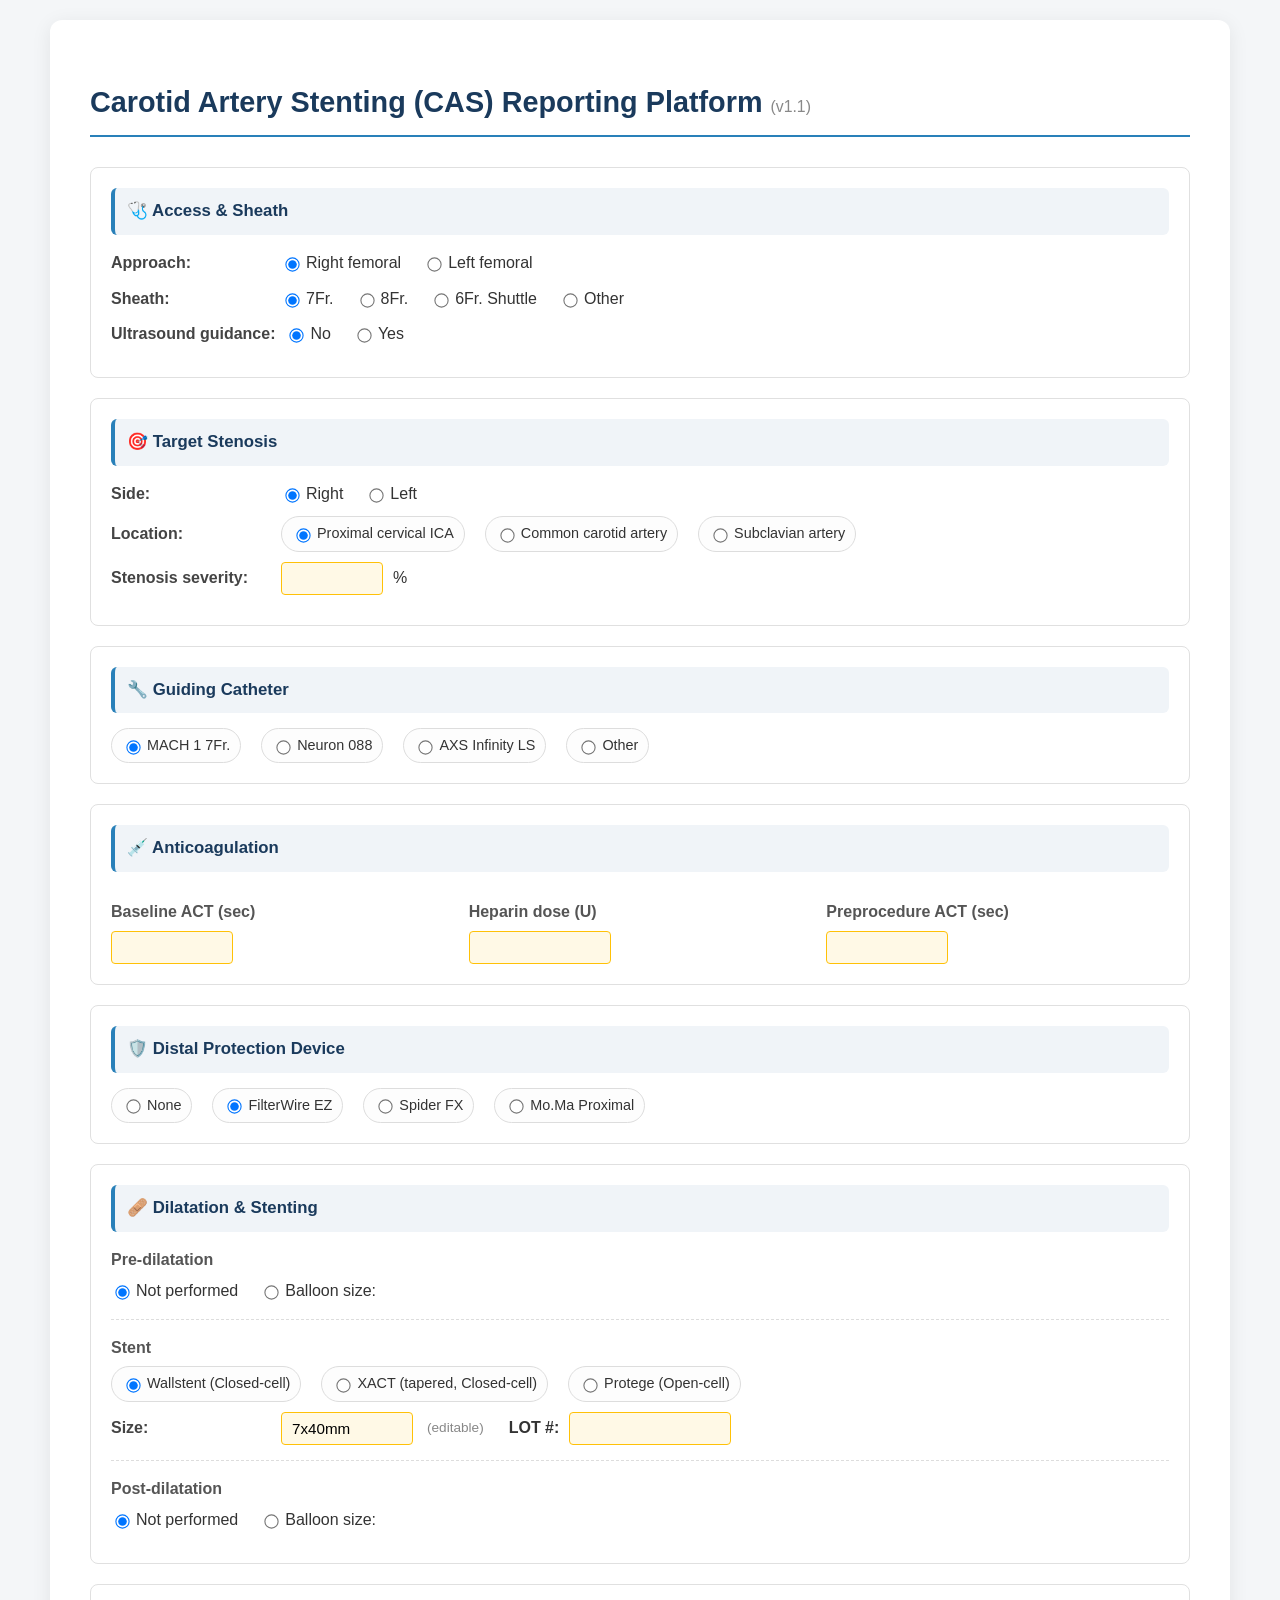
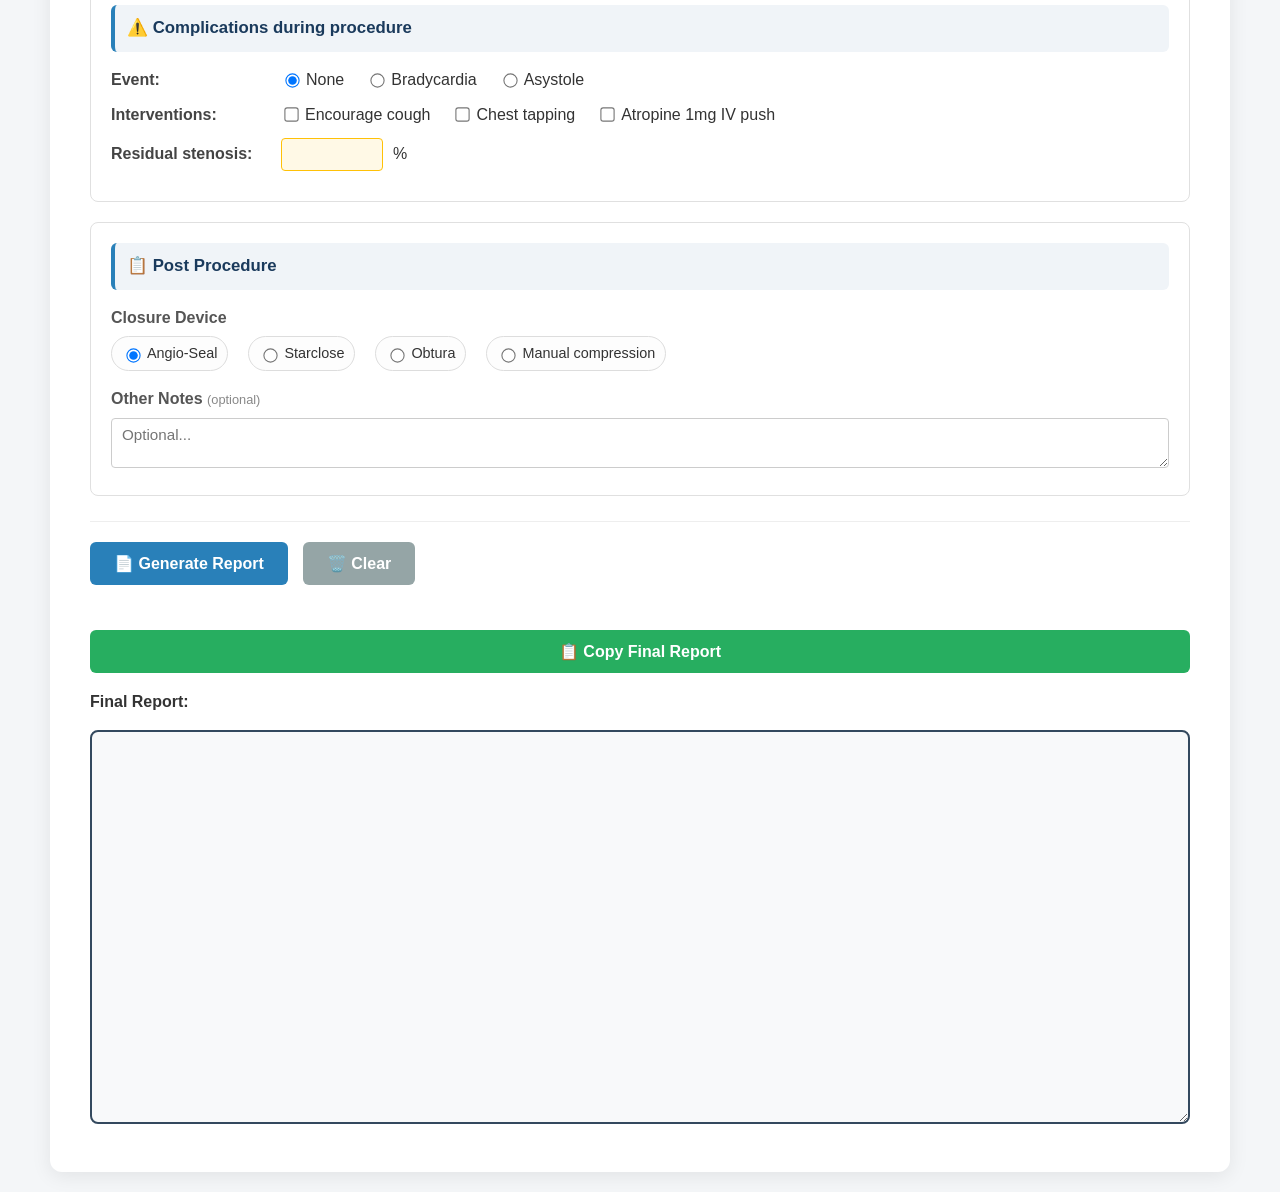
==== CAS.html @ 6c38a178 "Update CAS.html" ====
<!DOCTYPE html>
<html lang="zh-TW">
<head>
    <meta charset="UTF-8">
    <meta name="viewport" content="width=device-width, initial-scale=1.0">
    <title>Carotid Artery Stenting Report</title>
    <style>
        :root {
            --primary-color: #1a3a5c;
            --accent-color: #2980b9;
            --bg-color: #f4f6f8;
            --card-bg: #ffffff;
            --border-color: #e0e0e0;
            --text-main: #333;
            --text-sub: #666;
            --highlight: #fff9e6;
            --highlight-border: #ffc107;
        }
        body {
            font-family: "Segoe UI", "Microsoft JhengHei", sans-serif;
            background-color: var(--bg-color);
            color: var(--text-main);
            margin: 0;
            padding: 20px;
            line-height: 1.6;
        }
        .container {
            max-width: 1100px;
            margin: 0 auto;
            background: var(--card-bg);
            padding: 40px;
            border-radius: 12px;
            box-shadow: 0 4px 20px rgba(0,0,0,0.08);
        }
        h1 {
            color: var(--primary-color);
            border-bottom: 2px solid var(--accent-color);
            padding-bottom: 10px;
            margin-bottom: 30px;
            font-size: 1.8rem;
        }
        .section-card {
            background: #fff;
            border: 1px solid var(--border-color);
            border-radius: 8px;
            padding: 20px;
            margin-bottom: 20px;
        }
        .section-title {
            font-size: 1.05rem;
            font-weight: bold;
            color: var(--primary-color);
            margin-bottom: 15px;
            display: flex;
            align-items: center;
            background: #f0f4f8;
            padding: 10px 12px;
            border-radius: 6px;
            border-left: 4px solid var(--accent-color);
        }
        label {
            cursor: pointer;
            margin-right: 12px;
            display: inline-flex;
            align-items: center;
            gap: 4px;
        }
        input[type="checkbox"], input[type="radio"] {
            transform: scale(1.1);
        }
        input[type="text"], input[type="number"], select, textarea {
            padding: 7px 10px;
            border: 1px solid #ccc;
            border-radius: 4px;
            font-family: inherit;
            font-size: 0.95rem;
        }
        input[type="text"]:focus, input[type="number"]:focus,
        select:focus, textarea:focus {
            outline: none;
            border-color: var(--accent-color);
            box-shadow: 0 0 0 2px rgba(41, 128, 185, 0.2);
        }
        /* 黃色高亮欄位 */
        .hl {
            background: var(--highlight);
            border: 1px solid var(--highlight-border) !important;
        }
        .grid-3 { display: grid; grid-template-columns: repeat(3, 1fr); gap: 15px; }
        .field-row {
            display: flex;
            align-items: center;
            gap: 10px;
            margin-bottom: 10px;
            flex-wrap: wrap;
        }
        .field-label {
            font-weight: 600;
            color: #444;
            min-width: 160px;
        }
        .device-group {
            display: flex;
            flex-wrap: wrap;
            gap: 8px;
        }
        .device-group label {
            background: #fdfdfd;
            padding: 5px 10px;
            border: 1px solid #ddd;
            border-radius: 20px;
            font-size: 0.9rem;
            transition: all 0.2s;
        }
        .device-group label:hover {
            background: #e8f4fd;
            border-color: #90caf9;
        }
        .sub-label {
            font-weight: bold;
            color: #555;
            margin: 12px 0 6px;
            display: block;
        }
        .btn-group {
            display: flex;
            gap: 15px;
            margin-top: 25px;
            padding-top: 20px;
            border-top: 1px solid #eee;
        }
        button {
            padding: 12px 24px;
            border: none;
            border-radius: 6px;
            font-size: 1rem;
            font-weight: 600;
            cursor: pointer;
            transition: opacity 0.2s;
        }
        .btn-primary   { background-color: var(--accent-color); color: white; }
        .btn-secondary { background-color: #95a5a6; color: white; }
        .btn-success   { background-color: #27ae60; color: white; width: 100%; margin-top: 15px; }
        button:hover   { opacity: 0.85; }
        #Final_Report {
            width: 100%;
            padding: 15px;
            border: 2px solid #34495e;
            border-radius: 8px;
            background: #f8f9fa;
            font-family: monospace;
            font-size: 0.95rem;
            color: #2c3e50;
            box-sizing: border-box;
            margin-top: 10px;
            resize: vertical;
        }
        hr.dashed { border: 0; border-top: 1px dashed #ddd; margin: 15px 0; }
        .size-label { font-size: 0.85rem; color: #888; margin-left: 4px; }
        /* hidden by default */
        .custom-sheath-row { display: none; margin-top: 8px; }
        .custom-guiding-row { display: none; margin-top: 8px; }
        .spider-options { display: none; margin-top: 10px; padding: 10px 14px; background: #f8f9ff; border: 1px solid #c5cae9; border-radius: 6px; }
        .manual-pad-row { display: none; margin-top: 8px; }
    </style>
</head>
<body>
<div class="container">
    <h1>Carotid Artery Stenting (CAS) Reporting Platform
        <span style="font-size:0.55em; color:#888; font-weight:normal;">(v1.1)</span>
    </h1>
    <form name="form">
        <!-- ① Access -->
        <div class="section-card">
            <div class="section-title">🩺 Access & Sheath</div>
            <div class="field-row">
                <span class="field-label">Approach:</span>
                <label><input name="Approach" type="radio" value="right" checked> Right femoral</label>
                <label><input name="Approach" type="radio" value="left"> Left femoral</label>
            </div>
            <div class="field-row">
                <span class="field-label">Sheath:</span>
                <label><input name="SheathOpt" type="radio" value="7Fr. 25cm peripheral sheath" checked onchange="onSheathChange(this)"> 7Fr.</label>
                <label><input name="SheathOpt" type="radio" value="8Fr. 25cm peripheral sheath" onchange="onSheathChange(this)"> 8Fr.</label>
                <label><input name="SheathOpt" type="radio" value="__shuttle__" onchange="onSheathChange(this)"> 6Fr. Shuttle</label>
                <label><input name="SheathOpt" type="radio" value="__custom__" onchange="onSheathChange(this)"> Other</label>
            </div>
            <div class="custom-sheath-row" id="customSheathRow">
                <input name="SheathCustom" type="text" class="hl" style="width:300px;" placeholder="e.g. 8Fr. Fortress 45cm">
            </div>
            <div class="field-row" style="margin-top:8px;">
                <span class="field-label">Ultrasound guidance:</span>
                <label><input name="Ultrasound" type="radio" value="" checked> No</label>
                <label><input name="Ultrasound" type="radio" value=" under ultrasound guidance"> Yes</label>
            </div>
        </div>
        <!-- ② Target Stenosis -->
        <div class="section-card">
            <div class="section-title">🎯 Target Stenosis</div>
            <div class="field-row">
                <span class="field-label">Side:</span>
                <label><input name="Side" type="radio" value="right" checked> Right</label>
                <label><input name="Side" type="radio" value="left"> Left</label>
            </div>
            <div class="field-row">
                <span class="field-label">Location:</span>
                <div class="device-group">
                    <label><input name="Location" type="radio" value="proximal cervical ICA" checked> Proximal cervical ICA</label>
                    <label><input name="Location" type="radio" value="common carotid artery"> Common carotid artery</label>
                    <label><input name="Location" type="radio" value="subclavian artery"> Subclavian artery</label>
                </div>
            </div>
            <div class="field-row">
                <span class="field-label">Stenosis severity:</span>
                <input name="Stenosis" type="number" min="0" max="100" style="width:80px;" class="hl">
                <span>%</span>
            </div>
        </div>
        <!-- ③ Guiding Catheter -->
        <div class="section-card" id="guidingSection">
            <div class="section-title">🔧 Guiding Catheter</div>
            <div class="device-group">
                <label><input name="GuidingOpt" type="radio" value="7Fr. MACH 1 guide catheter" checked onchange="toggleCustomGuiding(false)"> MACH 1 7Fr.</label>
                <label><input name="GuidingOpt" type="radio" value="Neuron 088 guide catheter" onchange="toggleCustomGuiding(false)"> Neuron 088</label>
                <label><input name="GuidingOpt" type="radio" value="AXS Infinity LS guide catheter" onchange="toggleCustomGuiding(false)"> AXS Infinity LS</label>
                <label><input name="GuidingOpt" type="radio" value="__custom__" onchange="toggleCustomGuiding(true)"> Other</label>
            </div>
            <div class="custom-guiding-row" id="customGuidingRow">
                <input name="GuidingCustom" type="text" class="hl" style="width:280px;" placeholder="e.g. 8Fr. MACH 1 guide catheter">
            </div>
        </div>
        <!-- ④ ACT & Heparin -->
        <div class="section-card">
            <div class="section-title">💉 Anticoagulation</div>
            <div class="grid-3">
                <div>
                    <span class="sub-label">Baseline ACT (sec)</span>
                    <input name="BaseACT" type="number" class="hl" style="width:100px;">
                </div>
                <div>
                    <span class="sub-label">Heparin dose (U)</span>
                    <input name="Heparin" type="text" class="hl" style="width:120px;">
                </div>
                <div>
                    <span class="sub-label">Preprocedure ACT (sec)</span>
                    <input name="PreACT" type="number" class="hl" style="width:100px;">
                </div>
            </div>
        </div>
        <!-- ⑤ Distal Protection Device -->
        <div class="section-card">
            <div class="section-title">🛡️ Distal Protection Device</div>
            <div class="device-group">
                <label><input name="Protection" type="radio" value="__none__" onchange="toggleSpiderOptions(false)"> None</label>
                <label><input name="Protection" type="radio" value="__filterwire__" checked onchange="toggleSpiderOptions(false)"> FilterWire EZ</label>
                <label><input name="Protection" type="radio" value="__spiderfx__" onchange="toggleSpiderOptions(true)"> Spider FX</label>
                <label><input name="Protection" type="radio" value="__moma__" onchange="toggleSpiderOptions(false)"> Mo.Ma Proximal</label>
            </div>
            <!-- Spider FX sub-options -->
            <div class="spider-options" id="spiderOptions">
                <span class="sub-label" style="margin-top:0;">Spider FX Size:</span>
                <label><input name="SpiderSize" type="radio" value="4" checked> 4mm</label>
                <label><input name="SpiderSize" type="radio" value="5"> 5mm</label>
                <label><input name="SpiderSize" type="radio" value="6"> 6mm</label>
                <span class="sub-label">Exchange Wire:</span>
                <label><input name="SpiderWire" type="radio" value="SL-10" checked> SL-10</label>
                <label><input name="SpiderWire" type="radio" value="Transcend Floppy"> Transcend Floppy</label>
                <label><input name="SpiderWire" type="radio" value="CHOICE PT Floppy"> CHOICE PT Floppy</label>
            </div>
        </div>
        <!-- ⑥ Dilatation & Stenting -->
        <div class="section-card">
            <div class="section-title">🩹 Dilatation & Stenting</div>
            <span class="sub-label">Pre-dilatation</span>
            <div class="field-row">
                <label><input name="PreDilatOpt" type="radio" value="__none__" checked onchange="toggleDilatSize('pre', false)"> Not performed</label>
                <label><input name="PreDilatOpt" type="radio" value="__custom__" onchange="toggleDilatSize('pre', true)"> Balloon size:</label>
                <input name="PreDilatSize" type="text" class="hl" id="preDilatSize" style="width:110px; display:none;" value="4.0x20mm">
            </div>
            <hr class="dashed">
            <span class="sub-label">Stent</span>
            <div class="device-group">
                <label><input name="StentType" type="radio" value="Closed-cell carotid Wallstent" checked onchange="setStentSize('7x40mm')"> Wallstent (Closed-cell)</label>
                <label><input name="StentType" type="radio" value="Closed-cell tapered XACT carotid stent system" onchange="setStentSize('8-6x40mm')"> XACT (tapered, Closed-cell)</label>
                <label><input name="StentType" type="radio" value="Open-cell Protege carotid stent" onchange="setStentSize('7x30mm')"> Protege (Open-cell)</label>
            </div>
            <div class="field-row" style="margin-top:10px;">
                <span class="field-label">Size:</span>
                <input name="StentSize" type="text" class="hl" style="width:110px;" value="7x40mm">
                <span class="size-label">(editable)</span>
                <span style="margin-left:15px; font-weight:600;">LOT #:</span>
                <input name="LOT" type="text" class="hl" style="width:140px;">
            </div>
            <hr class="dashed">
            <span class="sub-label">Post-dilatation</span>
            <div class="field-row">
                <label><input name="PostDilatOpt" type="radio" value="__none__" checked onchange="toggleDilatSize('post', false)"> Not performed</label>
                <label><input name="PostDilatOpt" type="radio" value="__custom__" onchange="toggleDilatSize('post', true)"> Balloon size:</label>
                <input name="PostDilatSize" type="text" class="hl" id="postDilatSize" style="width:110px; display:none;" value="4.0x20mm">
            </div>
        </div>
        <!-- ⑦ Complications -->
        <div class="section-card">
            <div class="section-title">⚠️ Complications during procedure</div>
            <div class="field-row">
                <span class="field-label">Event:</span>
                <label><input name="Event" type="radio" value="__none__" checked> None</label>
                <label><input name="Event" type="radio" value="Bradycardia"> Bradycardia</label>
                <label><input name="Event" type="radio" value="Asystole"> Asystole</label>
            </div>
            <div class="field-row" style="margin-top:6px;">
                <span class="field-label">Interventions:</span>
                <label><input name="Intervention" type="checkbox" value="Encourage cough"> Encourage cough</label>
                <label><input name="Intervention" type="checkbox" value="Chest tapping"> Chest tapping</label>
                <label><input name="Intervention" type="checkbox" value="Atropine 1mg IV push"> Atropine 1mg IV push</label>
            </div>
            <div class="field-row" style="margin-top:10px;">
                <span class="field-label">Residual stenosis:</span>
                <input name="Residual" type="number" min="0" max="100" class="hl" style="width:80px;">
                <span>%</span>
            </div>
        </div>
        <!-- ⑧ Post Procedure -->
        <div class="section-card">
            <div class="section-title">📋 Post Procedure</div>
            <span class="sub-label">Closure Device</span>
            <div class="device-group">
                <label><input name="Closure" type="radio" value="__angioseal__" checked onchange="toggleManualPad(false)"> Angio-Seal</label>
                <label><input name="Closure" type="radio" value="__starclose__" onchange="toggleManualPad(false)"> Starclose</label>
                <label><input name="Closure" type="radio" value="__obtura__" onchange="toggleManualPad(false)"> Obtura</label>
                <label><input name="Closure" type="radio" value="__manual__" onchange="toggleManualPad(true)"> Manual compression</label>
            </div>
            <div class="manual-pad-row" id="manualPadRow">
                <label><input name="ManualPad" type="radio" value="__none__" checked> Manual compression only</label>
                <label><input name="ManualPad" type="radio" value="__pad__"> + Hemostatic pad</label>
            </div>
            <span class="sub-label" style="margin-top:15px;">Other Notes <span style="font-size:0.8rem; color:#888; font-weight:normal;">(optional)</span></span>
            <textarea name="PostNotes" rows="2" style="width:100%; box-sizing:border-box;" placeholder="Optional..."></textarea>
        </div>
        <div class="btn-group">
            <button type="button" class="btn-primary" onclick="generateReport()">📄 Generate Report</button>
            <button type="button" class="btn-secondary" onclick="window.location.reload()">🗑️ Clear</button>
        </div>
    </form>
    <div style="margin-top: 30px;">
        <button class="btn-success" onclick="copyReport()">📋 Copy Final Report</button>
        <p style="font-weight:bold; margin-bottom:5px;">Final Report:</p>
        <textarea rows="20" id="Final_Report"></textarea>
    </div>
</div>
<script>
    // --- Toggle helpers ---
    function onSheathChange(radio) {
        const isShuttle = radio.value === '__shuttle__';
        const isCustom  = radio.value === '__custom__';
        document.getElementById('customSheathRow').style.display  = isCustom  ? 'block' : 'none';
        // Hide guiding catheter section when Shuttle is used
        document.getElementById('guidingSection').style.display   = isShuttle ? 'none'  : 'block';
    }
    function toggleCustomGuiding(show) {
        document.getElementById('customGuidingRow').style.display = show ? 'block' : 'none';
    }
    function toggleDilatSize(which, show) {
        document.getElementById(which + 'DilatSize').style.display = show ? 'inline-block' : 'none';
    }
    function setStentSize(size) {
        document.form.StentSize.value = size;
    }
    function toggleSpiderOptions(show) {
        document.getElementById('spiderOptions').style.display = show ? 'block' : 'none';
    }
    function toggleManualPad(show) {
        document.getElementById('manualPadRow').style.display = show ? 'block' : 'none';
    }
    // --- Report generation ---
    function generateReport() {
        const f = document.form;
        // Sheath
        const sheathOpt   = f.SheathOpt.value;
        const isShuttle   = sheathOpt === '__shuttle__';
        const sheath = sheathOpt === '__custom__'
            ? (f.SheathCustom.value.trim() || '[sheath]')
            : isShuttle ? '6Fr. Shuttle long sheath'
            : sheathOpt;
        // Approach & ultrasound
        const approach   = f.Approach.value;
        const ultrasound = f.Ultrasound.value;
        // Target
        const side     = f.Side.value;
        const location = f.Location.value;
        const stenosis = f.Stenosis.value;
        // Guiding (skip if Shuttle)
        const guidingOpt = f.GuidingOpt.value;
        const guiding = guidingOpt === '__custom__'
            ? (f.GuidingCustom.value.trim() || '[guiding catheter]')
            : guidingOpt;
        // ACT & Heparin
        const baseACT = f.BaseACT.value;
        const heparin = f.Heparin.value;
        const preACT  = f.PreACT.value;
        // Protection sentence
        const protOpt = f.Protection.value;
        let protectionLine = '';
        if (protOpt === '__filterwire__') {
            protectionLine = '- FilterWire EZ Embolic Protection System was inserted into distal ICA.';
        } else if (protOpt === '__spiderfx__') {
            const sz   = f.SpiderSize.value;
            const wire = f.SpiderWire.value;
            protectionLine = `- SpiderFX embolic Protection Device ${sz}mm was inserted into distal ICA by using exchange wire technique(${wire} 300cm).`;
        } else if (protOpt === '__moma__') {
            protectionLine = '- Mo.Ma ultra Proximal cerebral protection device was used.';
        }
        // Pre-dilatation
        const preDilatOpt = f.PreDilatOpt.value;
        const preDilat = preDilatOpt === '__none__'
            ? 'Not performed'
            : ('A ' + (f.PreDilatSize.value.trim() || '?') + ' balloon');
        // Stent
        const stentType = f.StentType.value;
        const stentSize = f.StentSize.value.trim();
        const lot       = f.LOT.value.trim();
        const stentDesc = `${stentSize} ${stentType}`;
        // Post-dilatation
        const postDilatOpt = f.PostDilatOpt.value;
        const postDilat = postDilatOpt === '__none__'
            ? 'Not performed'
            : ('A ' + (f.PostDilatSize.value.trim() || '?') + ' balloon');
        // Complications
        const event = f.Event.value;
        let interventions = [];
        f.Intervention.forEach(cb => { if (cb.checked) interventions.push(cb.value); });
        let complicationLine = '';
        if (event !== '__none__') {
            const ivList = interventions.length > 0 ? interventions.join(' / ') : null;
            if (ivList) {
                complicationLine = `- ${event} was noted during PTA and ${ivList} was performed to reverse ${event.toLowerCase()}.`;
            } else {
                complicationLine = `- ${event} was noted during PTA.`;
            }
        }
        const residual = f.Residual.value;
        // Closure
        const closureOpt = f.Closure.value;
        let closureText = '';
        if (closureOpt === '__angioseal__') {
            closureText = 'the vascular closure device (Angio-Seal)';
        } else if (closureOpt === '__starclose__') {
            closureText = 'the vascular closure device (Starclose)';
        } else if (closureOpt === '__obtura__') {
            closureText = 'the vascular closure device (Obtura)';
        } else if (closureOpt === '__manual__') {
            const padOpt = f.ManualPad.value;
            closureText = padOpt === '__pad__'
                ? 'manual compression with hemostatic pad'
                : 'manual compression';
        }
        const postNotes = f.PostNotes.value.trim();
        // --- Assemble ---
        let lines = [];
        lines.push('Percutaneous transluminal angioplasty and stenting for carotid stenosis:');
        lines.push(`- The procedure was performed using ${sheath} via the ${approach} femoral arterial approach${ultrasound}.`);
        lines.push(`- Target stenosis was located at ${side} ${location} with ${stenosis}% stenosis.`);
        if (isShuttle) {
            lines.push('- The Shuttle long sheath was advanced directly to the lesion side distal CCA.');
        } else {
            lines.push(`- A ${guiding} was advanced to the lesion side distal CCA.`);
        }
        lines.push(`- Baseline ACT was ${baseACT} sec.`);
        lines.push(`- Heparin ${heparin}U was given before stenting procedure.`);
        lines.push(`- Preprocedure ACT was ${preACT} sec.`);
        if (protectionLine) lines.push(protectionLine);
        lines.push(`- Pre-dilatation: ${preDilat}.`);
        lines.push(`- Stenting was performed from proximal ICA to distal CCA with a ${stentDesc}.${lot ? ' ( LOT ' + lot + ')' : ''}`);
        lines.push(`- Post-dilatation: ${postDilat}.`);
        if (complicationLine) lines.push(complicationLine);
        lines.push(`- Satisfactory stenting effect was noted with a ${residual}% residual stenosis.`);
        lines.push('- No immediate complication and new neurologic deficit were noted.');
        lines.push('');
        lines.push(`- Hemostasis was achieved by ${closureText}.`);
        if (postNotes) {
            lines.push('Other notes:');
            lines.push(`- ${postNotes}`);
        }
        lines.push('');
        lines.push(`IMP: Successful angioplasty and stenting of ${side} internal carotid stenosis with a ${stentDesc}.`);
        document.getElementById('Final_Report').value = lines.join('\n');
    }
    function copyReport() {
        const el = document.getElementById('Final_Report');
        el.select();
        el.setSelectionRange(0, 99999);
        navigator.clipboard.writeText(el.value);
    }
</script>
</body>
</html>
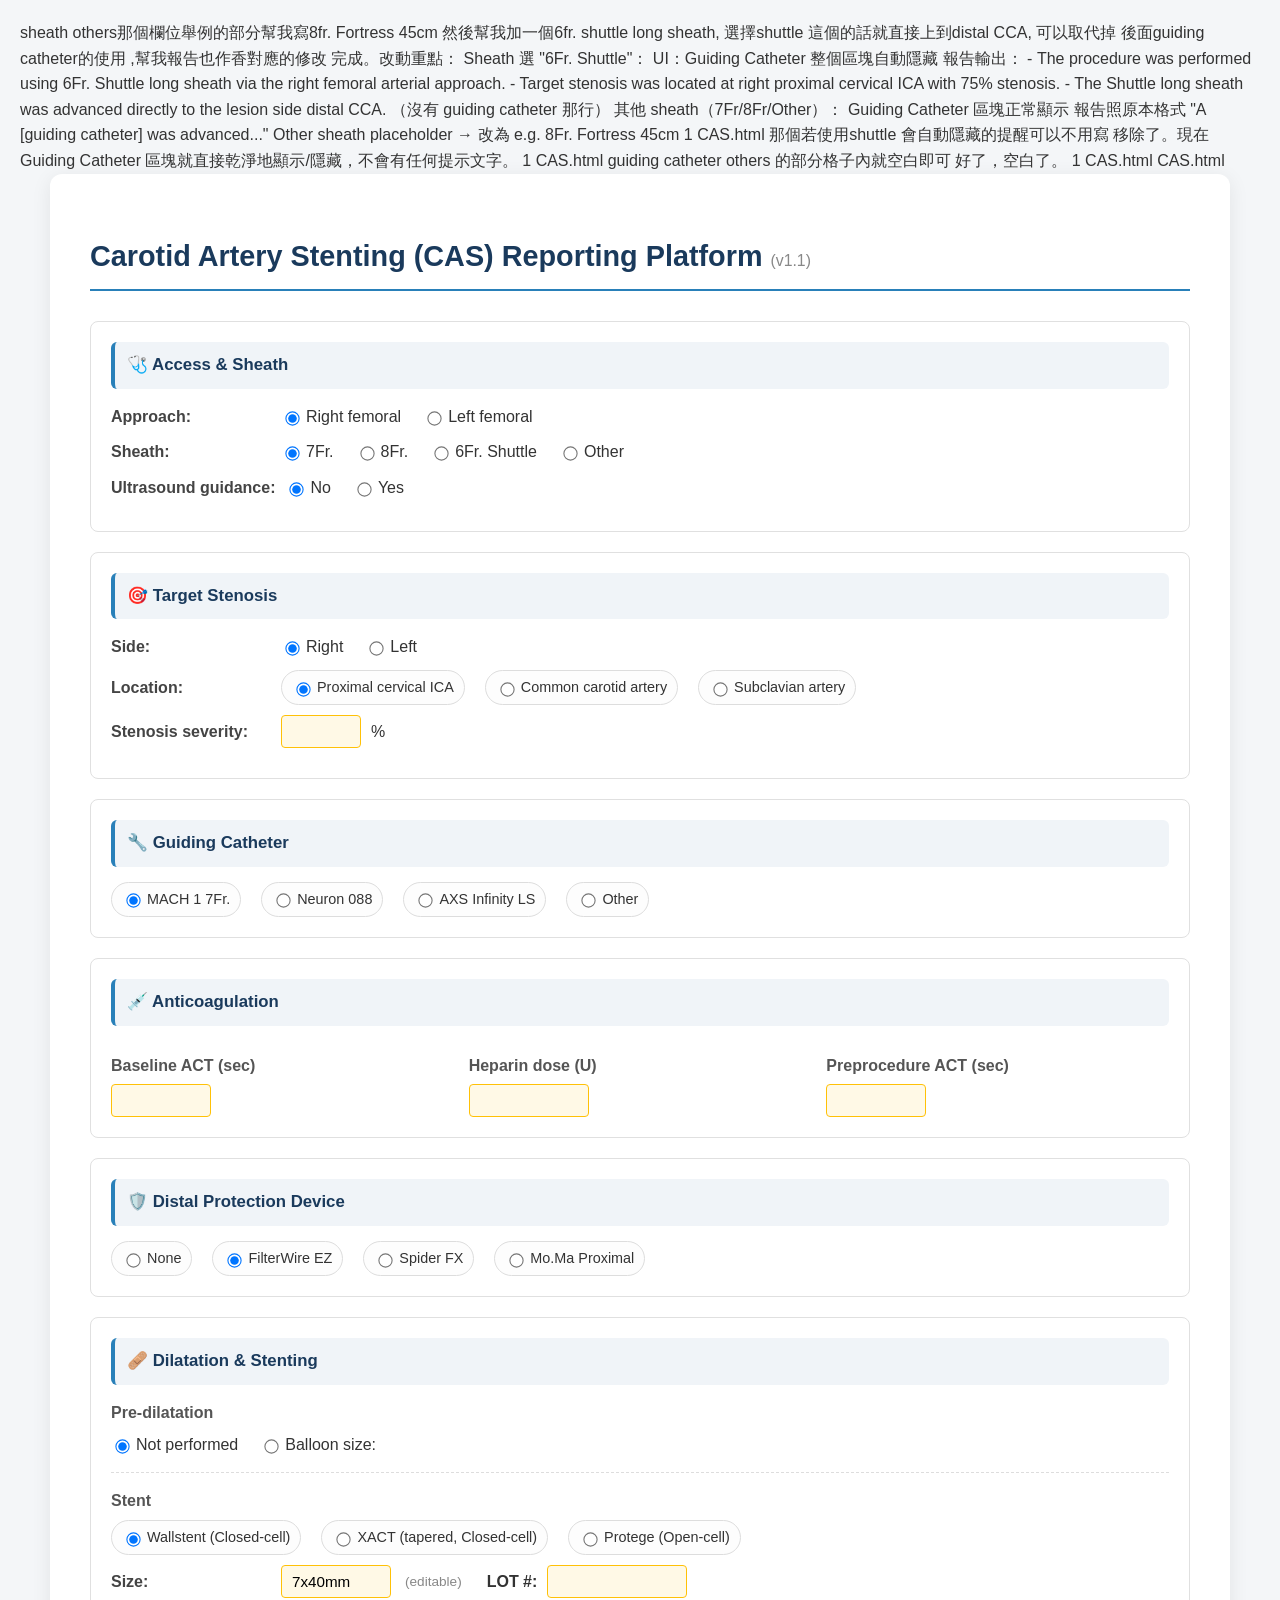
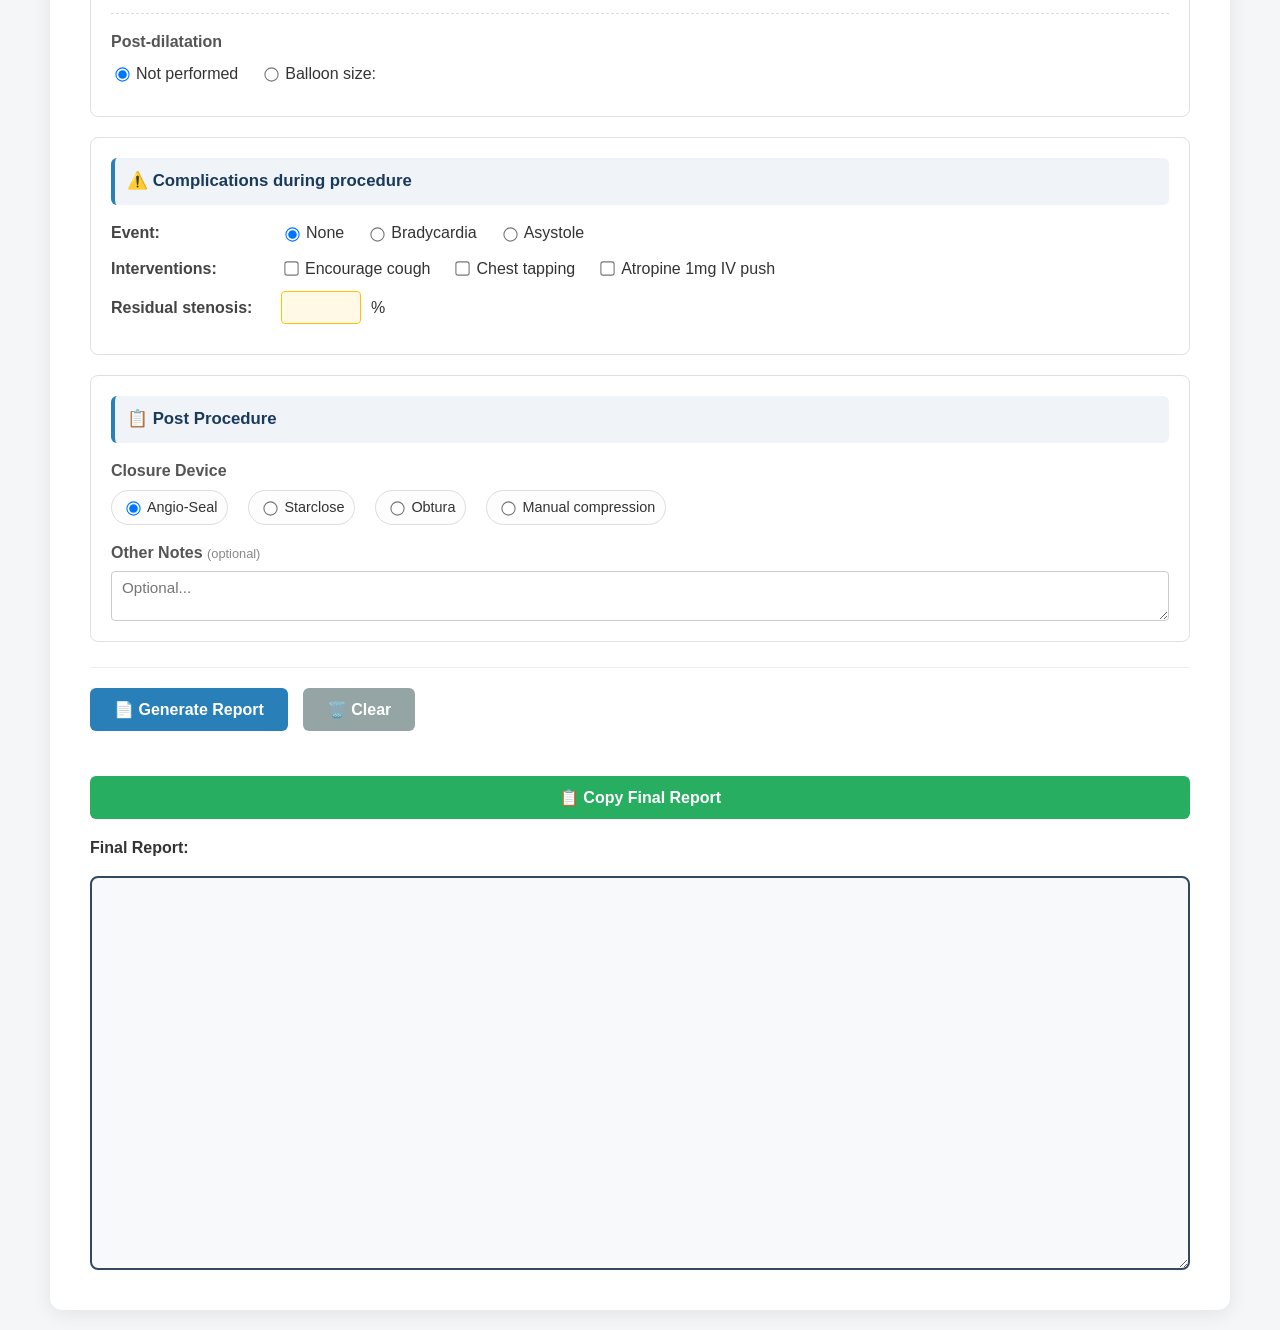
==== commit 907fd9b1: "Update CAS.html" ====
--- a/CAS.html
+++ b/CAS.html
@@ -1,3 +1,46 @@
+
+
+sheath others那個欄位舉例的部分幫我寫8fr. Fortress 45cm  然後幫我加一個6fr. shuttle long sheath, 選擇shuttle 這個的話就直接上到distal CCA, 可以取代掉 後面guiding catheter的使用 ,幫我報告也作香對應的修改
+完成。改動重點：
+
+Sheath 選 "6Fr. Shuttle"：
+
+UI：Guiding Catheter 整個區塊自動隱藏
+報告輸出：
+- The procedure was performed using 6Fr. Shuttle long sheath via the right femoral arterial approach.
+- Target stenosis was located at right proximal cervical ICA with 75% stenosis.
+- The Shuttle long sheath was advanced directly to the lesion side distal CCA.
+（沒有 guiding catheter 那行）
+其他 sheath（7Fr/8Fr/Other）：
+
+Guiding Catheter 區塊正常顯示
+報告照原本格式 "A [guiding catheter] was advanced..."
+Other sheath placeholder → 改為 e.g. 8Fr. Fortress 45cm
+
+1
+CAS.html
+那個若使用shuttle 會自動隱藏的提醒可以不用寫
+移除了。現在 Guiding Catheter 區塊就直接乾淨地顯示/隱藏，不會有任何提示文字。
+
+1
+CAS.html
+guiding catheter others 的部分格子內就空白即可
+好了，空白了。
+
+1
+CAS.html
+
+
+
+
+
+
+
+
+CAS.html
+
+
+
 <!DOCTYPE html>
 <html lang="zh-TW">
 <head>
@@ -226,7 +269,7 @@
                 <label><input name="GuidingOpt" type="radio" value="__custom__" onchange="toggleCustomGuiding(true)"> Other</label>
             </div>
             <div class="custom-guiding-row" id="customGuidingRow">
-                <input name="GuidingCustom" type="text" class="hl" style="width:280px;" placeholder="e.g. 8Fr. MACH 1 guide catheter">
+                <input name="GuidingCustom" type="text" class="hl" style="width:280px;">
             </div>
         </div>
         <!-- ④ ACT & Heparin -->
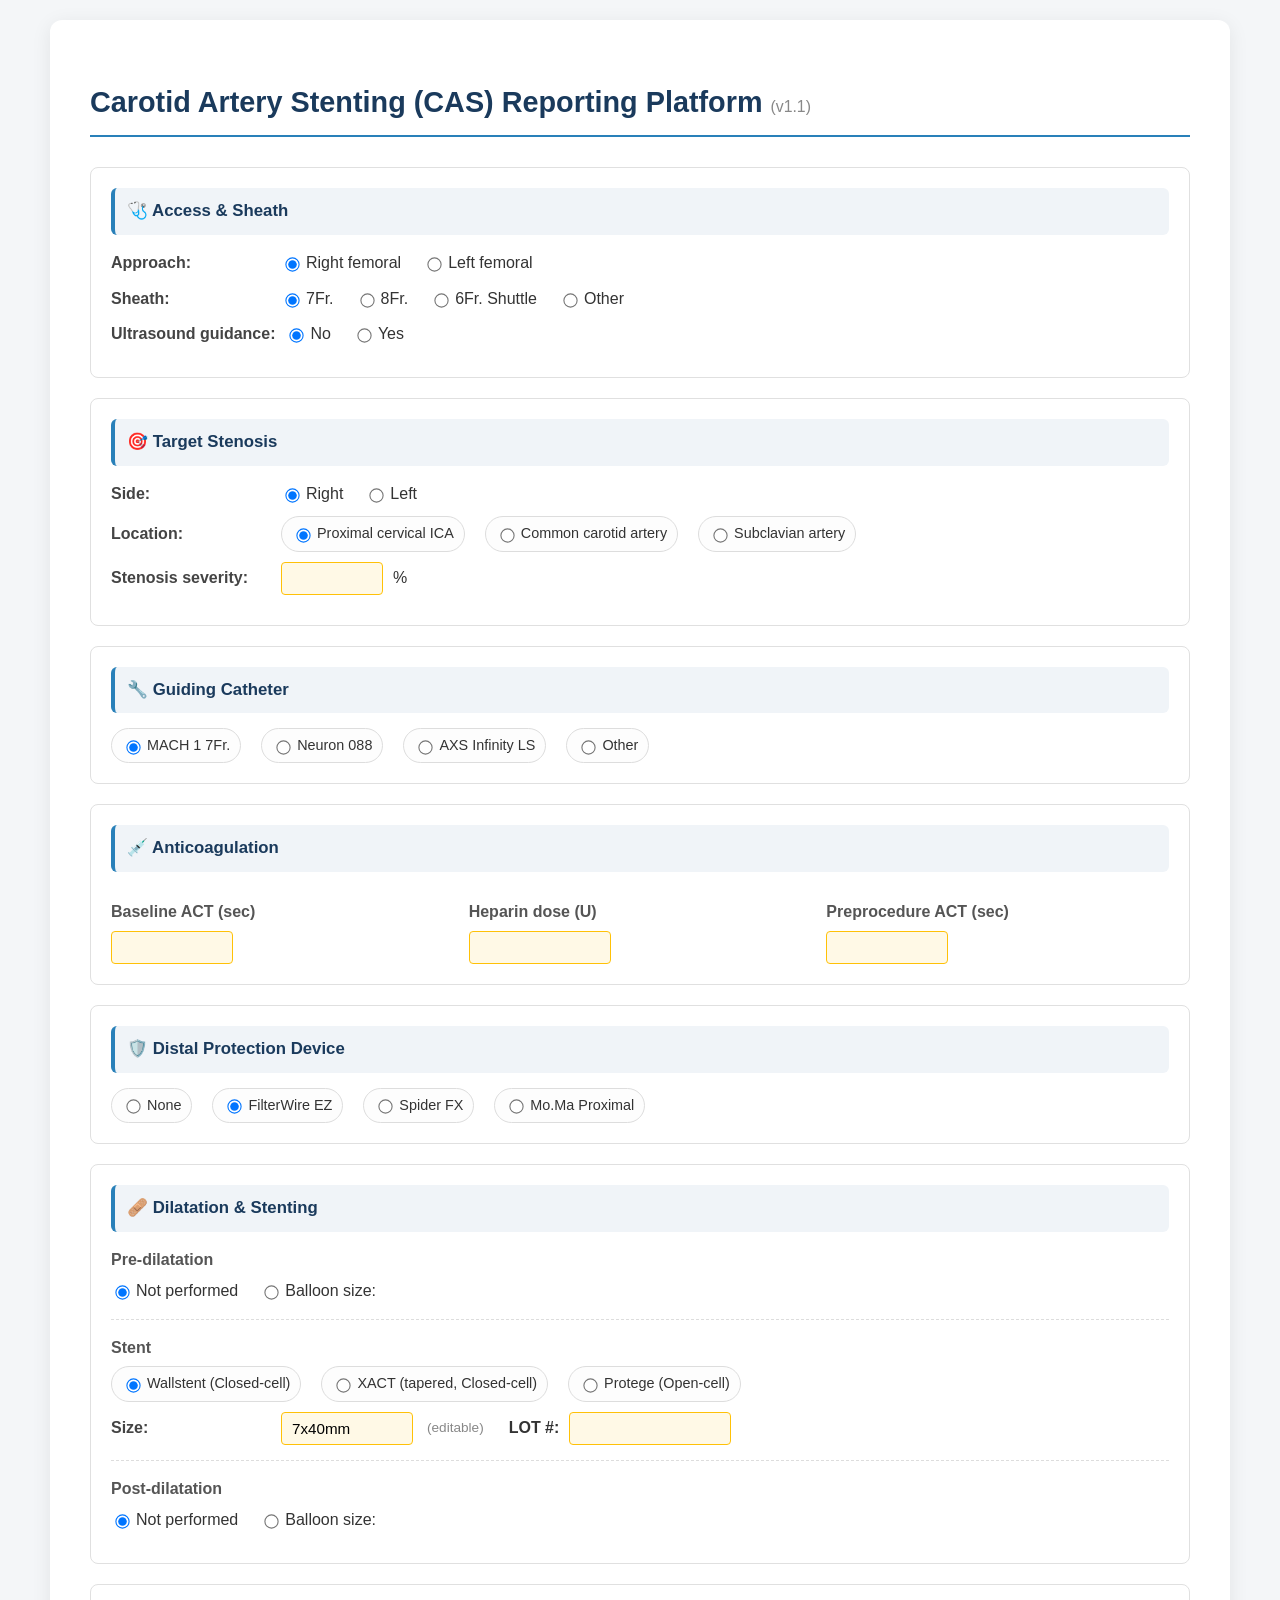
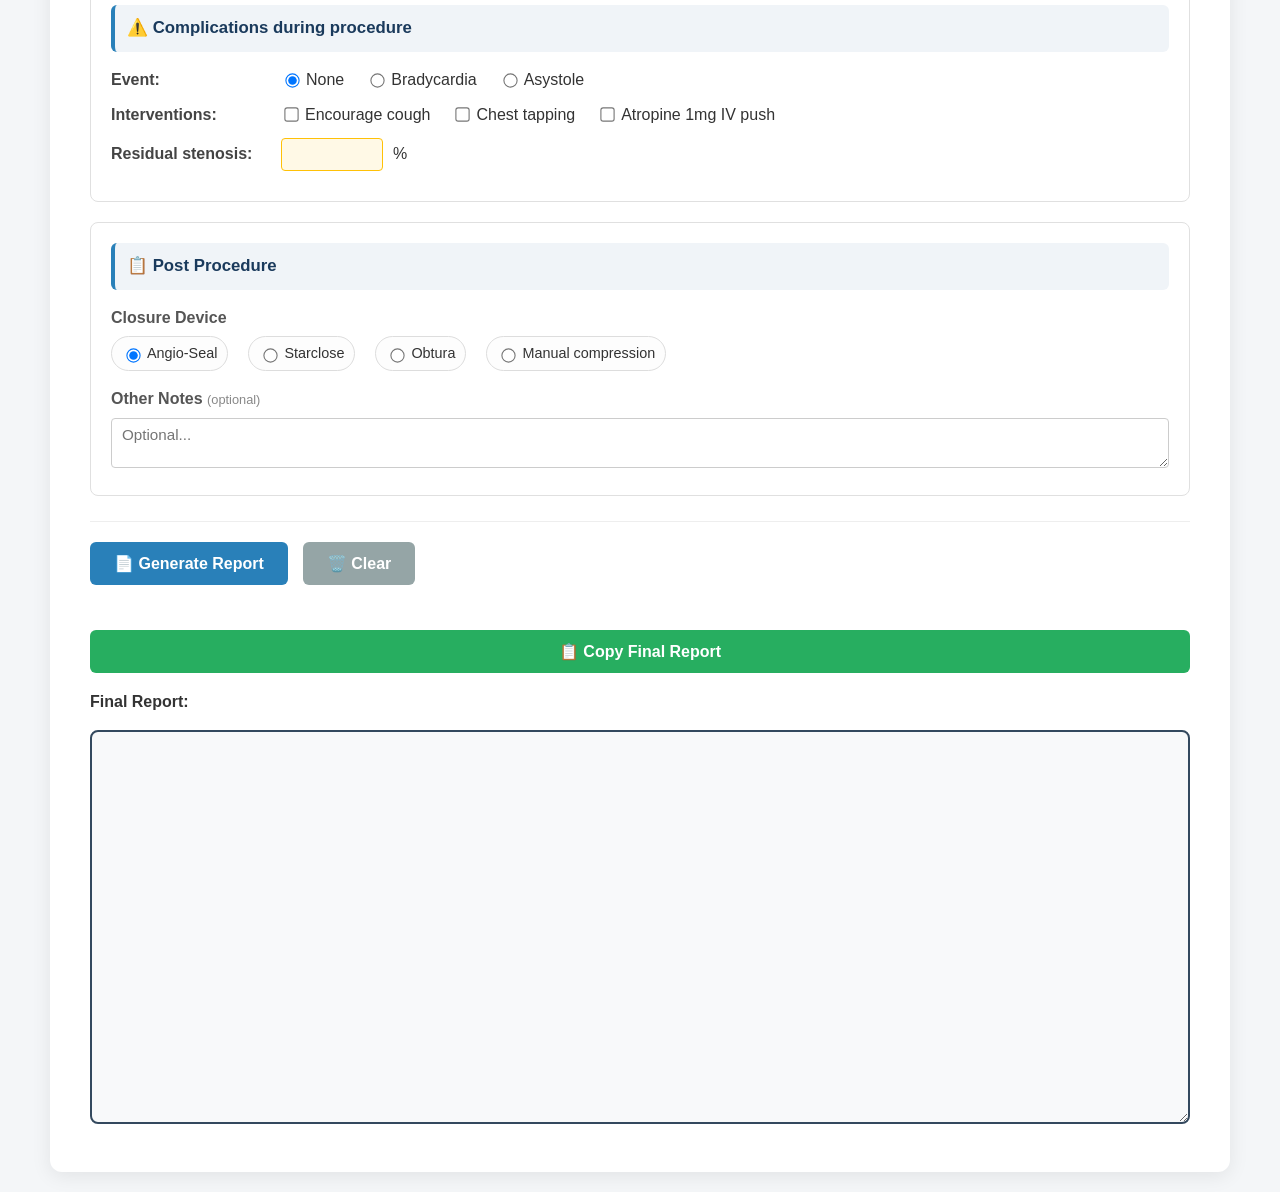
==== commit c5752942: "Update CAS.html" ====
--- a/CAS.html
+++ b/CAS.html
@@ -1,46 +1,3 @@
-
-
-sheath others那個欄位舉例的部分幫我寫8fr. Fortress 45cm  然後幫我加一個6fr. shuttle long sheath, 選擇shuttle 這個的話就直接上到distal CCA, 可以取代掉 後面guiding catheter的使用 ,幫我報告也作香對應的修改
-完成。改動重點：
-
-Sheath 選 "6Fr. Shuttle"：
-
-UI：Guiding Catheter 整個區塊自動隱藏
-報告輸出：
-- The procedure was performed using 6Fr. Shuttle long sheath via the right femoral arterial approach.
-- Target stenosis was located at right proximal cervical ICA with 75% stenosis.
-- The Shuttle long sheath was advanced directly to the lesion side distal CCA.
-（沒有 guiding catheter 那行）
-其他 sheath（7Fr/8Fr/Other）：
-
-Guiding Catheter 區塊正常顯示
-報告照原本格式 "A [guiding catheter] was advanced..."
-Other sheath placeholder → 改為 e.g. 8Fr. Fortress 45cm
-
-1
-CAS.html
-那個若使用shuttle 會自動隱藏的提醒可以不用寫
-移除了。現在 Guiding Catheter 區塊就直接乾淨地顯示/隱藏，不會有任何提示文字。
-
-1
-CAS.html
-guiding catheter others 的部分格子內就空白即可
-好了，空白了。
-
-1
-CAS.html
-
-
-
-
-
-
-
-
-CAS.html
-
-
-
 <!DOCTYPE html>
 <html lang="zh-TW">
 <head>
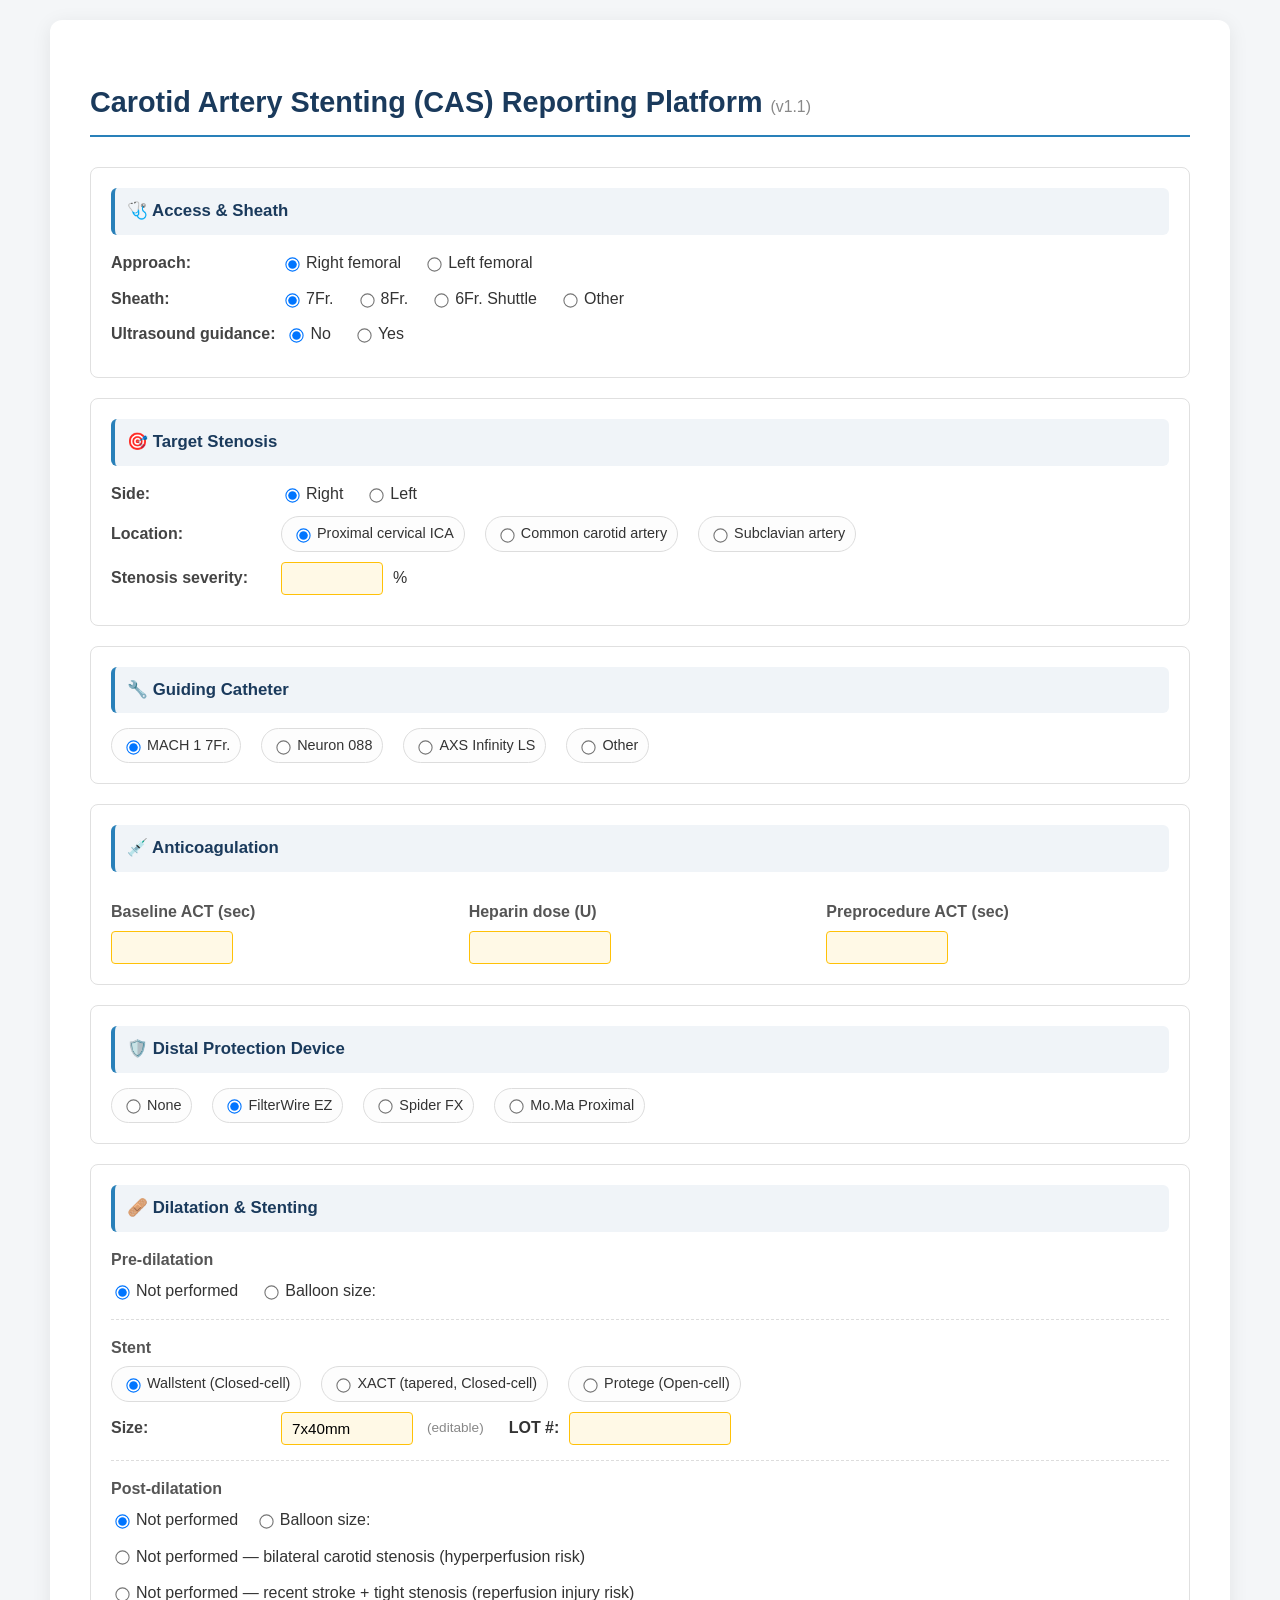
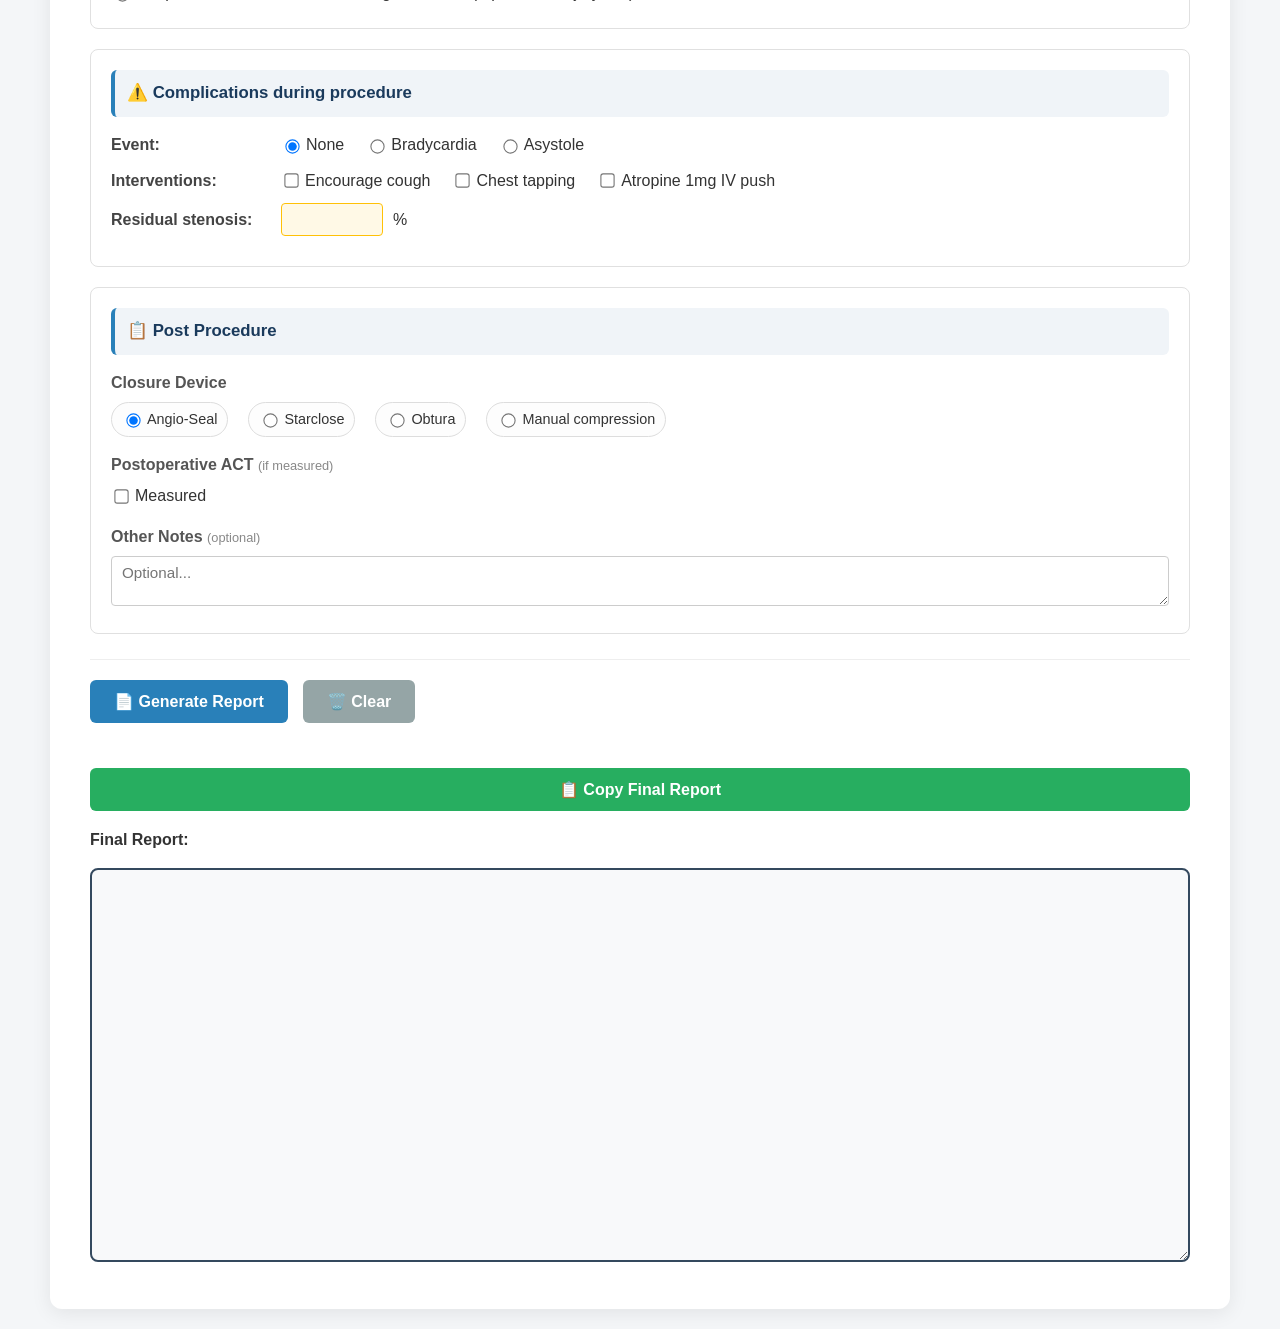
==== commit 8a46cacc: "Update CAS.html" ====
--- a/CAS.html
+++ b/CAS.html
@@ -293,10 +293,22 @@
             </div>
             <hr class="dashed">
             <span class="sub-label">Post-dilatation</span>
-            <div class="field-row">
-                <label><input name="PostDilatOpt" type="radio" value="__none__" checked onchange="toggleDilatSize('post', false)"> Not performed</label>
-                <label><input name="PostDilatOpt" type="radio" value="__custom__" onchange="toggleDilatSize('post', true)"> Balloon size:</label>
-                <input name="PostDilatSize" type="text" class="hl" id="postDilatSize" style="width:110px; display:none;" value="4.0x20mm">
+            <div style="display:flex; flex-direction:column; gap:8px;">
+                <div>
+                    <label><input name="PostDilatOpt" type="radio" value="__none__" checked onchange="toggleDilatSize('post', false)"> Not performed</label>
+                    <label><input name="PostDilatOpt" type="radio" value="__custom__" onchange="toggleDilatSize('post', true)"> Balloon size:</label>
+                    <input name="PostDilatSize" type="text" class="hl" id="postDilatSize" style="width:110px; display:none;" value="4.0x20mm">
+                </div>
+                <div>
+                    <label><input name="PostDilatOpt" type="radio" value="__bilateral__" onchange="toggleDilatSize('post', false)">
+                        Not performed — bilateral carotid stenosis (hyperperfusion risk)
+                    </label>
+                </div>
+                <div>
+                    <label><input name="PostDilatOpt" type="radio" value="__stroke__" onchange="toggleDilatSize('post', false)">
+                        Not performed — recent stroke + tight stenosis (reperfusion injury risk)
+                    </label>
+                </div>
             </div>
         </div>
         <!-- ⑦ Complications -->
@@ -333,6 +345,15 @@
             <div class="manual-pad-row" id="manualPadRow">
                 <label><input name="ManualPad" type="radio" value="__none__" checked> Manual compression only</label>
                 <label><input name="ManualPad" type="radio" value="__pad__"> + Hemostatic pad</label>
+            </div>
+            <span class="sub-label" style="margin-top:15px;">Postoperative ACT <span style="font-size:0.8rem; color:#888; font-weight:normal;">(if measured)</span></span>
+            <div class="field-row">
+                <label><input name="PostACTDone" type="checkbox" id="postACTDone" onchange="togglePostACT(this.checked)"> Measured</label>
+                <span id="postACTFields" style="display:none; gap:10px; align-items:center; flex-wrap:wrap; display:none;">
+                    <span>ACT:</span>
+                    <input name="PostACT" type="number" class="hl" style="width:90px;"> sec
+                    <label style="margin-left:10px;"><input name="Protamine" type="checkbox" value="1"> → Protamine administered</label>
+                </span>
             </div>
             <span class="sub-label" style="margin-top:15px;">Other Notes <span style="font-size:0.8rem; color:#888; font-weight:normal;">(optional)</span></span>
             <textarea name="PostNotes" rows="2" style="width:100%; box-sizing:border-box;" placeholder="Optional..."></textarea>
@@ -371,6 +392,9 @@
     }
     function toggleManualPad(show) {
         document.getElementById('manualPadRow').style.display = show ? 'block' : 'none';
+    }
+    function togglePostACT(show) {
+        document.getElementById('postACTFields').style.display = show ? 'flex' : 'none';
     }
     // --- Report generation ---
     function generateReport() {
@@ -422,9 +446,19 @@
         const stentDesc = `${stentSize} ${stentType}`;
         // Post-dilatation
         const postDilatOpt = f.PostDilatOpt.value;
-        const postDilat = postDilatOpt === '__none__'
-            ? 'Not performed'
-            : ('A ' + (f.PostDilatSize.value.trim() || '?') + ' balloon');
+        let postDilat = '';
+        let postDilatExtra = '';
+        if (postDilatOpt === '__custom__') {
+            postDilat = 'A ' + (f.PostDilatSize.value.trim() || '?') + ' balloon';
+        } else if (postDilatOpt === '__bilateral__') {
+            postDilat = 'Not performed';
+            postDilatExtra = '- Due to bilateral carotid stenosis, full post-dilatation was withheld considering the risk of hyperperfusion syndrome. Follow-up angiography in one to three months is suggested to determine whether post-dilatation would be required.';
+        } else if (postDilatOpt === '__stroke__') {
+            postDilat = 'Not performed';
+            postDilatExtra = '- Due to recent history of stroke and tight stenosis before stenting, post-dilatation was withheld considering the risk of reperfusion injury. Follow-up angiography in one to three months is suggested to determine whether post-dilatation would be required.';
+        } else {
+            postDilat = 'Not performed';
+        }
         // Complications
         const event = f.Event.value;
         let interventions = [];
@@ -472,11 +506,23 @@
         lines.push(`- Pre-dilatation: ${preDilat}.`);
         lines.push(`- Stenting was performed from proximal ICA to distal CCA with a ${stentDesc}.${lot ? ' ( LOT ' + lot + ')' : ''}`);
         lines.push(`- Post-dilatation: ${postDilat}.`);
+        if (postDilatExtra) lines.push(postDilatExtra);
         if (complicationLine) lines.push(complicationLine);
         lines.push(`- Satisfactory stenting effect was noted with a ${residual}% residual stenosis.`);
         lines.push('- No immediate complication and new neurologic deficit were noted.');
         lines.push('');
         lines.push(`- Hemostasis was achieved by ${closureText}.`);
+        // Postoperative ACT
+        const postACTDone = f.PostACTDone.checked;
+        if (postACTDone) {
+            const postACT = f.PostACT.value;
+            const protamine = f.Protamine.checked;
+            if (protamine) {
+                lines.push(`- Postoperative ACT was ${postACT} sec (>200 sec). Protamine was administered to reverse anticoagulation.`);
+            } else {
+                lines.push(`- Postoperative ACT was ${postACT} sec.`);
+            }
+        }
         if (postNotes) {
             lines.push('Other notes:');
             lines.push(`- ${postNotes}`);
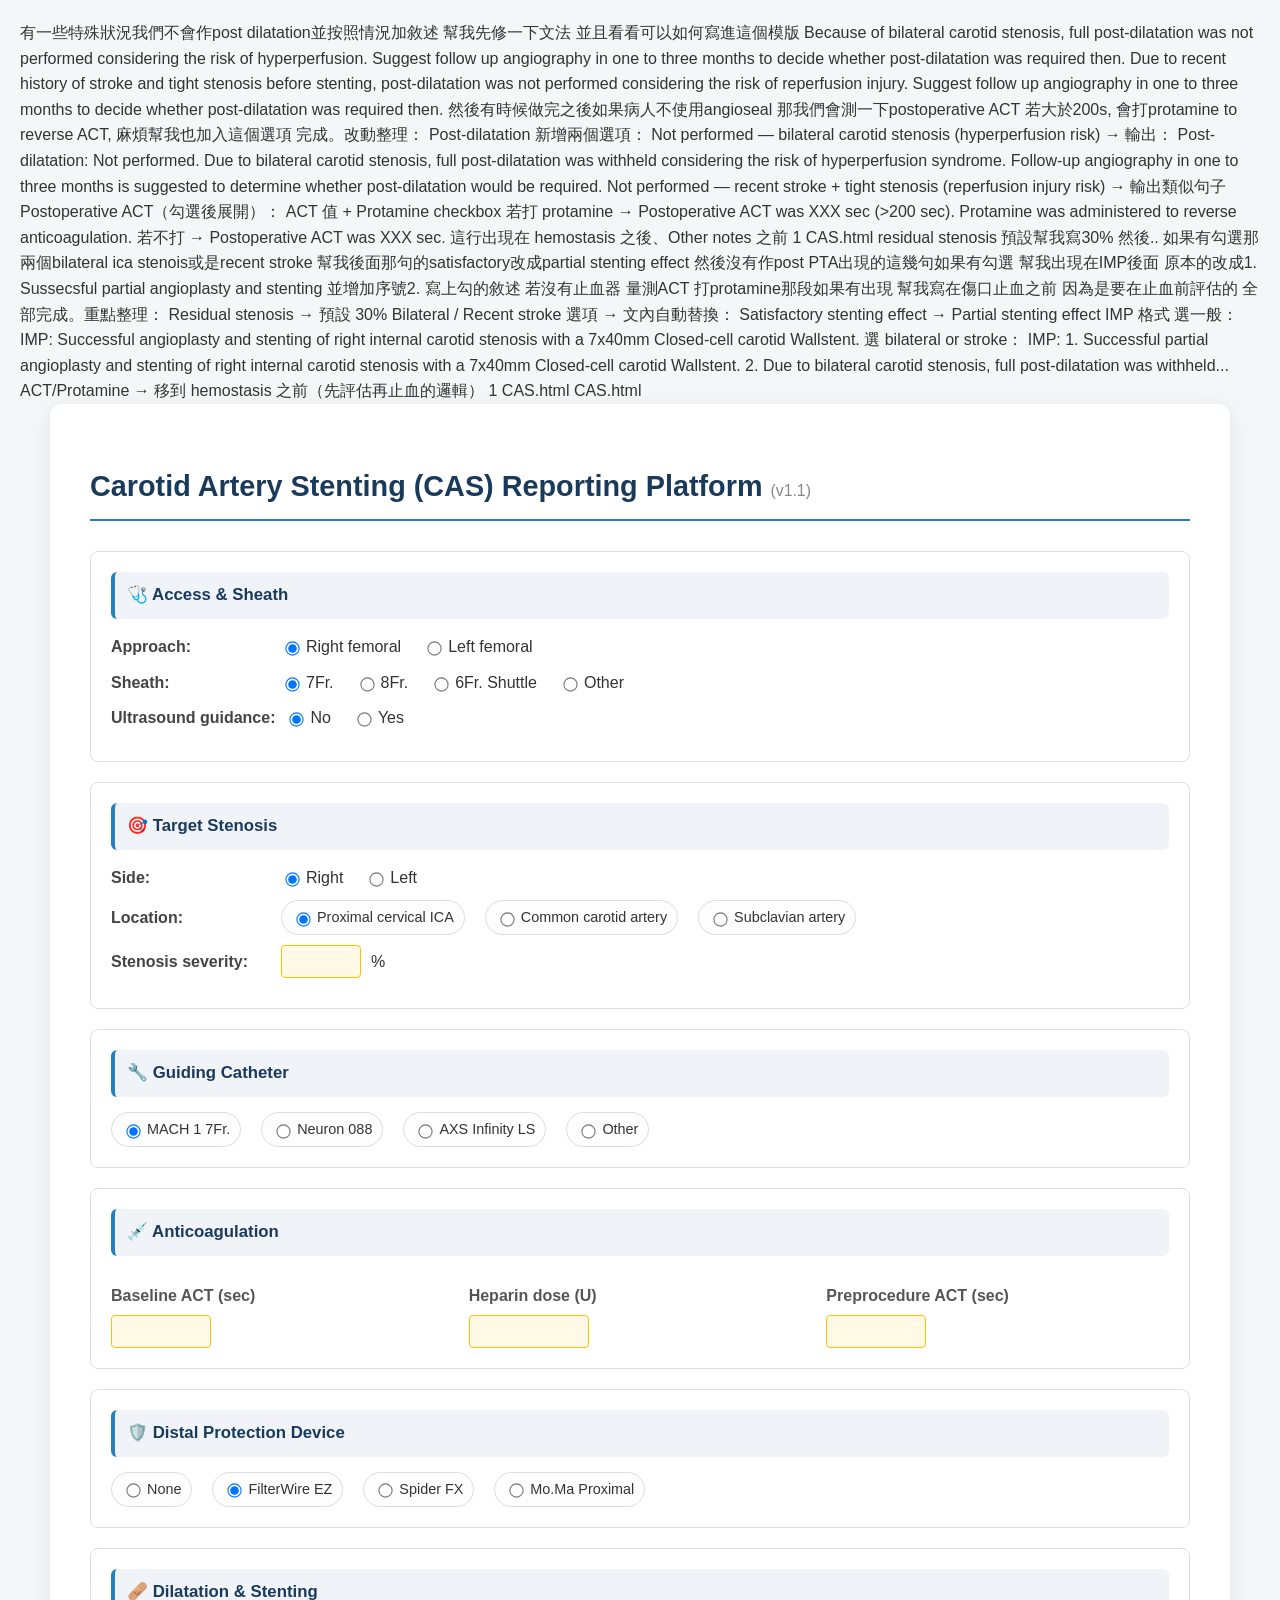
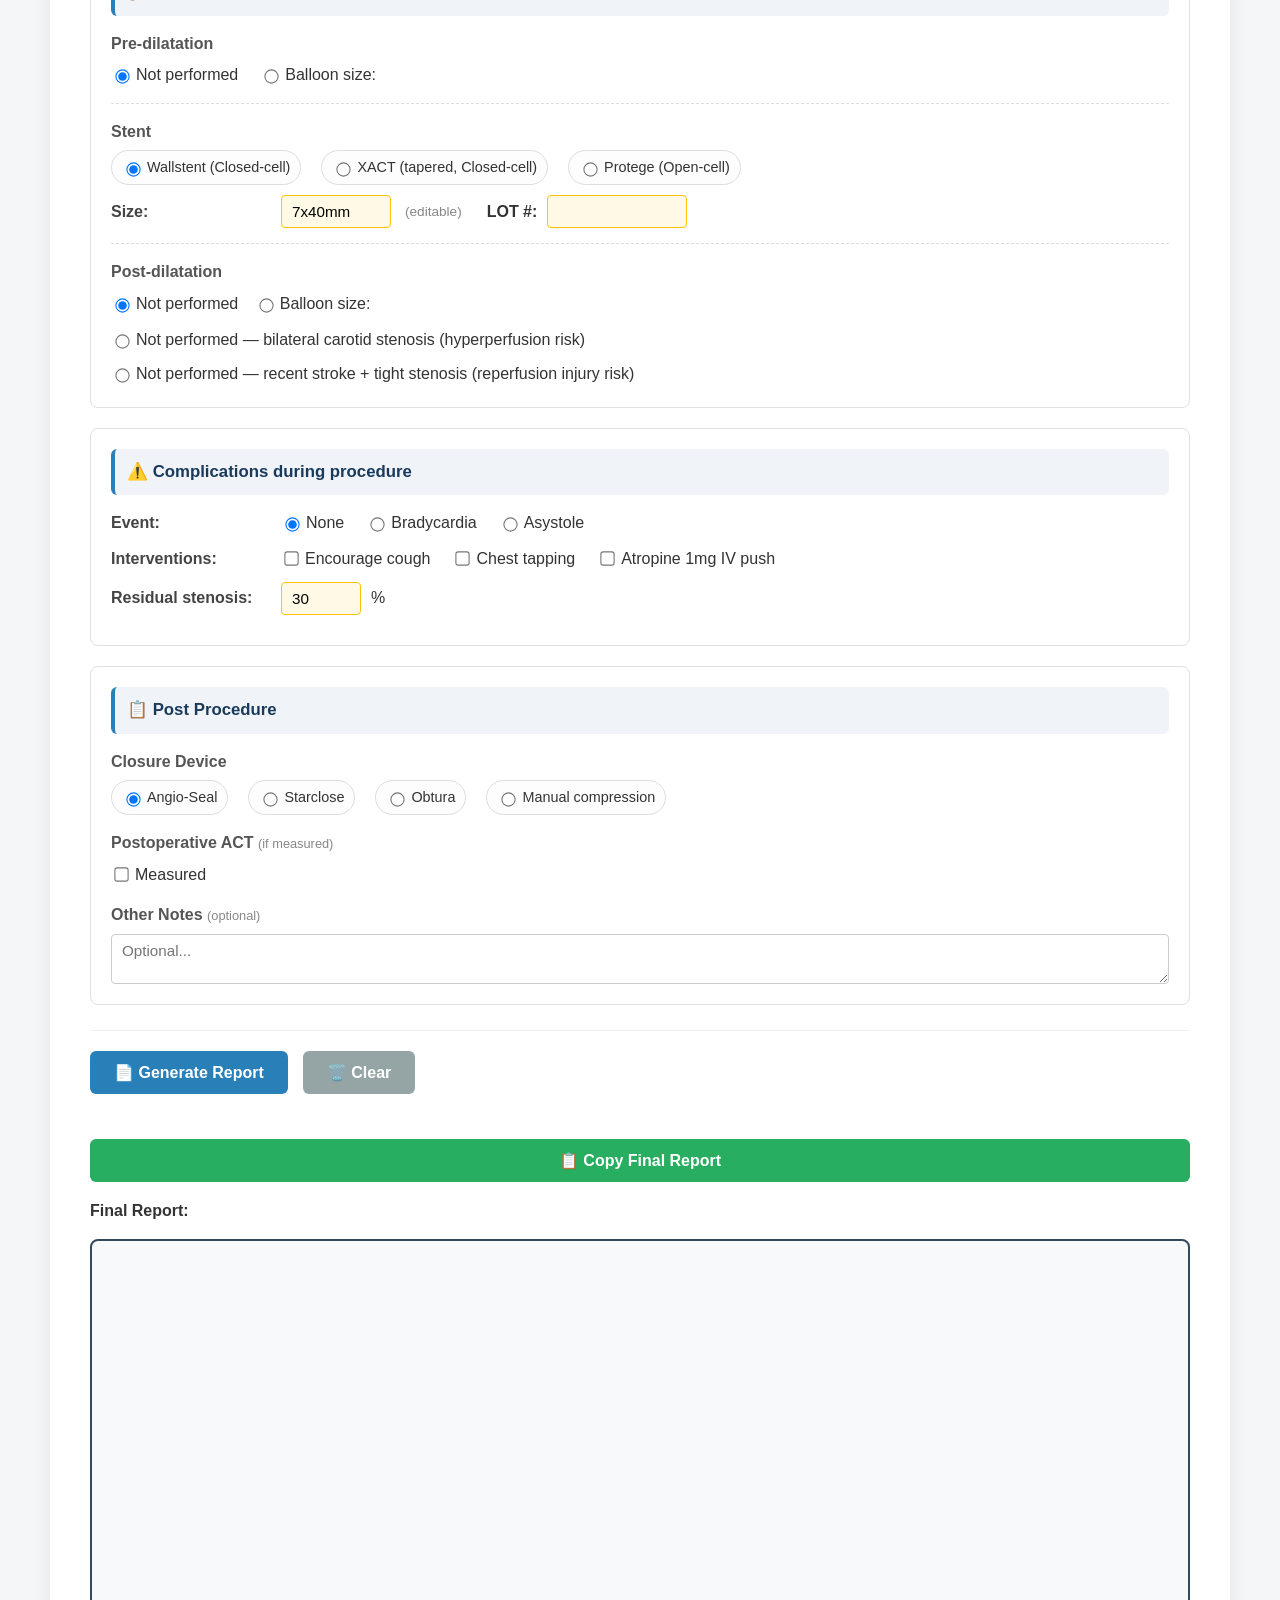
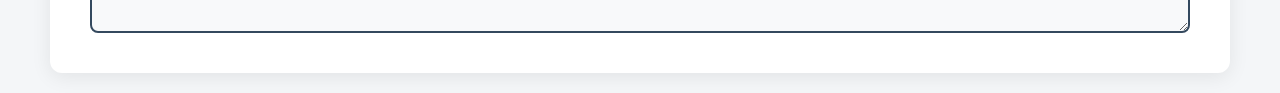
==== commit fcfa0698: "Update CAS.html" ====
--- a/CAS.html
+++ b/CAS.html
@@ -1,3 +1,66 @@
+
+
+有一些特殊狀況我們不會作post dilatation並按照情況加敘述 幫我先修一下文法 並且看看可以如何寫進這個模版
+Because of bilateral carotid stenosis, full post-dilatation was not performed considering the risk of hyperperfusion. Suggest follow up angiography in one to three months to decide whether post-dilatation was required then.
+
+Due to recent history of stroke and tight stenosis before stenting, post-dilatation was not performed considering the risk of reperfusion injury. Suggest follow up angiography in one to three months to decide whether post-dilatation was required then.
+
+然後有時候做完之後如果病人不使用angioseal 那我們會測一下postoperative ACT 若大於200s, 會打protamine to reverse ACT, 麻煩幫我也加入這個選項
+完成。改動整理：
+
+Post-dilatation 新增兩個選項：
+
+Not performed — bilateral carotid stenosis (hyperperfusion risk) → 輸出：
+
+Post-dilatation: Not performed.
+Due to bilateral carotid stenosis, full post-dilatation was withheld considering the risk of hyperperfusion syndrome. Follow-up angiography in one to three months is suggested to determine whether post-dilatation would be required.
+Not performed — recent stroke + tight stenosis (reperfusion injury risk) → 輸出類似句子
+
+Postoperative ACT（勾選後展開）：
+
+ACT 值 + Protamine checkbox
+若打 protamine → Postoperative ACT was XXX sec (>200 sec). Protamine was administered to reverse anticoagulation.
+若不打 → Postoperative ACT was XXX sec.
+這行出現在 hemostasis 之後、Other notes 之前
+1
+CAS.html
+residual stenosis 預設幫我寫30%
+然後.. 如果有勾選那兩個bilateral ica stenois或是recent stroke 幫我後面那句的satisfactory改成partial stenting effect
+
+然後沒有作post PTA出現的這幾句如果有勾選 幫我出現在IMP後面 原本的改成1. Sussecsful partial angioplasty and stenting 並增加序號2. 寫上勾的敘述
+
+若沒有止血器 量測ACT 打protamine那段如果有出現 幫我寫在傷口止血之前 因為是要在止血前評估的
+全部完成。重點整理：
+
+Residual stenosis → 預設 30%
+
+Bilateral / Recent stroke 選項 → 文內自動替換：
+
+Satisfactory stenting effect → Partial stenting effect
+IMP 格式 選一般：
+
+IMP: Successful angioplasty and stenting of right internal carotid stenosis with a 7x40mm Closed-cell carotid Wallstent.
+選 bilateral or stroke：
+
+IMP:
+1. Successful partial angioplasty and stenting of right internal carotid stenosis with a 7x40mm Closed-cell carotid Wallstent.
+2. Due to bilateral carotid stenosis, full post-dilatation was withheld...
+ACT/Protamine → 移到 hemostasis 之前（先評估再止血的邏輯）
+
+1
+CAS.html
+
+
+
+
+
+
+
+
+CAS.html
+
+
+
 <!DOCTYPE html>
 <html lang="zh-TW">
 <head>
@@ -328,7 +391,7 @@
             </div>
             <div class="field-row" style="margin-top:10px;">
                 <span class="field-label">Residual stenosis:</span>
-                <input name="Residual" type="number" min="0" max="100" class="hl" style="width:80px;">
+                <input name="Residual" type="number" min="0" max="100" class="hl" style="width:80px;" value="30">
                 <span>%</span>
             </div>
         </div>
@@ -508,11 +571,12 @@
         lines.push(`- Post-dilatation: ${postDilat}.`);
         if (postDilatExtra) lines.push(postDilatExtra);
         if (complicationLine) lines.push(complicationLine);
-        lines.push(`- Satisfactory stenting effect was noted with a ${residual}% residual stenosis.`);
+        const isPartial = (postDilatOpt === '__bilateral__' || postDilatOpt === '__stroke__');
+        const effectWord = isPartial ? 'Partial' : 'Satisfactory';
+        lines.push(`- ${effectWord} stenting effect was noted with a ${residual}% residual stenosis.`);
         lines.push('- No immediate complication and new neurologic deficit were noted.');
         lines.push('');
-        lines.push(`- Hemostasis was achieved by ${closureText}.`);
-        // Postoperative ACT
+        // Postoperative ACT (before hemostasis)
         const postACTDone = f.PostACTDone.checked;
         if (postACTDone) {
             const postACT = f.PostACT.value;
@@ -523,12 +587,22 @@
                 lines.push(`- Postoperative ACT was ${postACT} sec.`);
             }
         }
+        lines.push(`- Hemostasis was achieved by ${closureText}.`);
         if (postNotes) {
             lines.push('Other notes:');
             lines.push(`- ${postNotes}`);
         }
         lines.push('');
-        lines.push(`IMP: Successful angioplasty and stenting of ${side} internal carotid stenosis with a ${stentDesc}.`);
+        // IMP
+        if (isPartial) {
+            // Strip the leading "- " from postDilatExtra for bullet use
+            const reasonText = postDilatExtra.replace(/^- /, '');
+            lines.push('IMP:');
+            lines.push(`1. Successful partial angioplasty and stenting of ${side} internal carotid stenosis with a ${stentDesc}.`);
+            lines.push(`2. ${reasonText}`);
+        } else {
+            lines.push(`IMP: Successful angioplasty and stenting of ${side} internal carotid stenosis with a ${stentDesc}.`);
+        }
         document.getElementById('Final_Report').value = lines.join('\n');
     }
     function copyReport() {
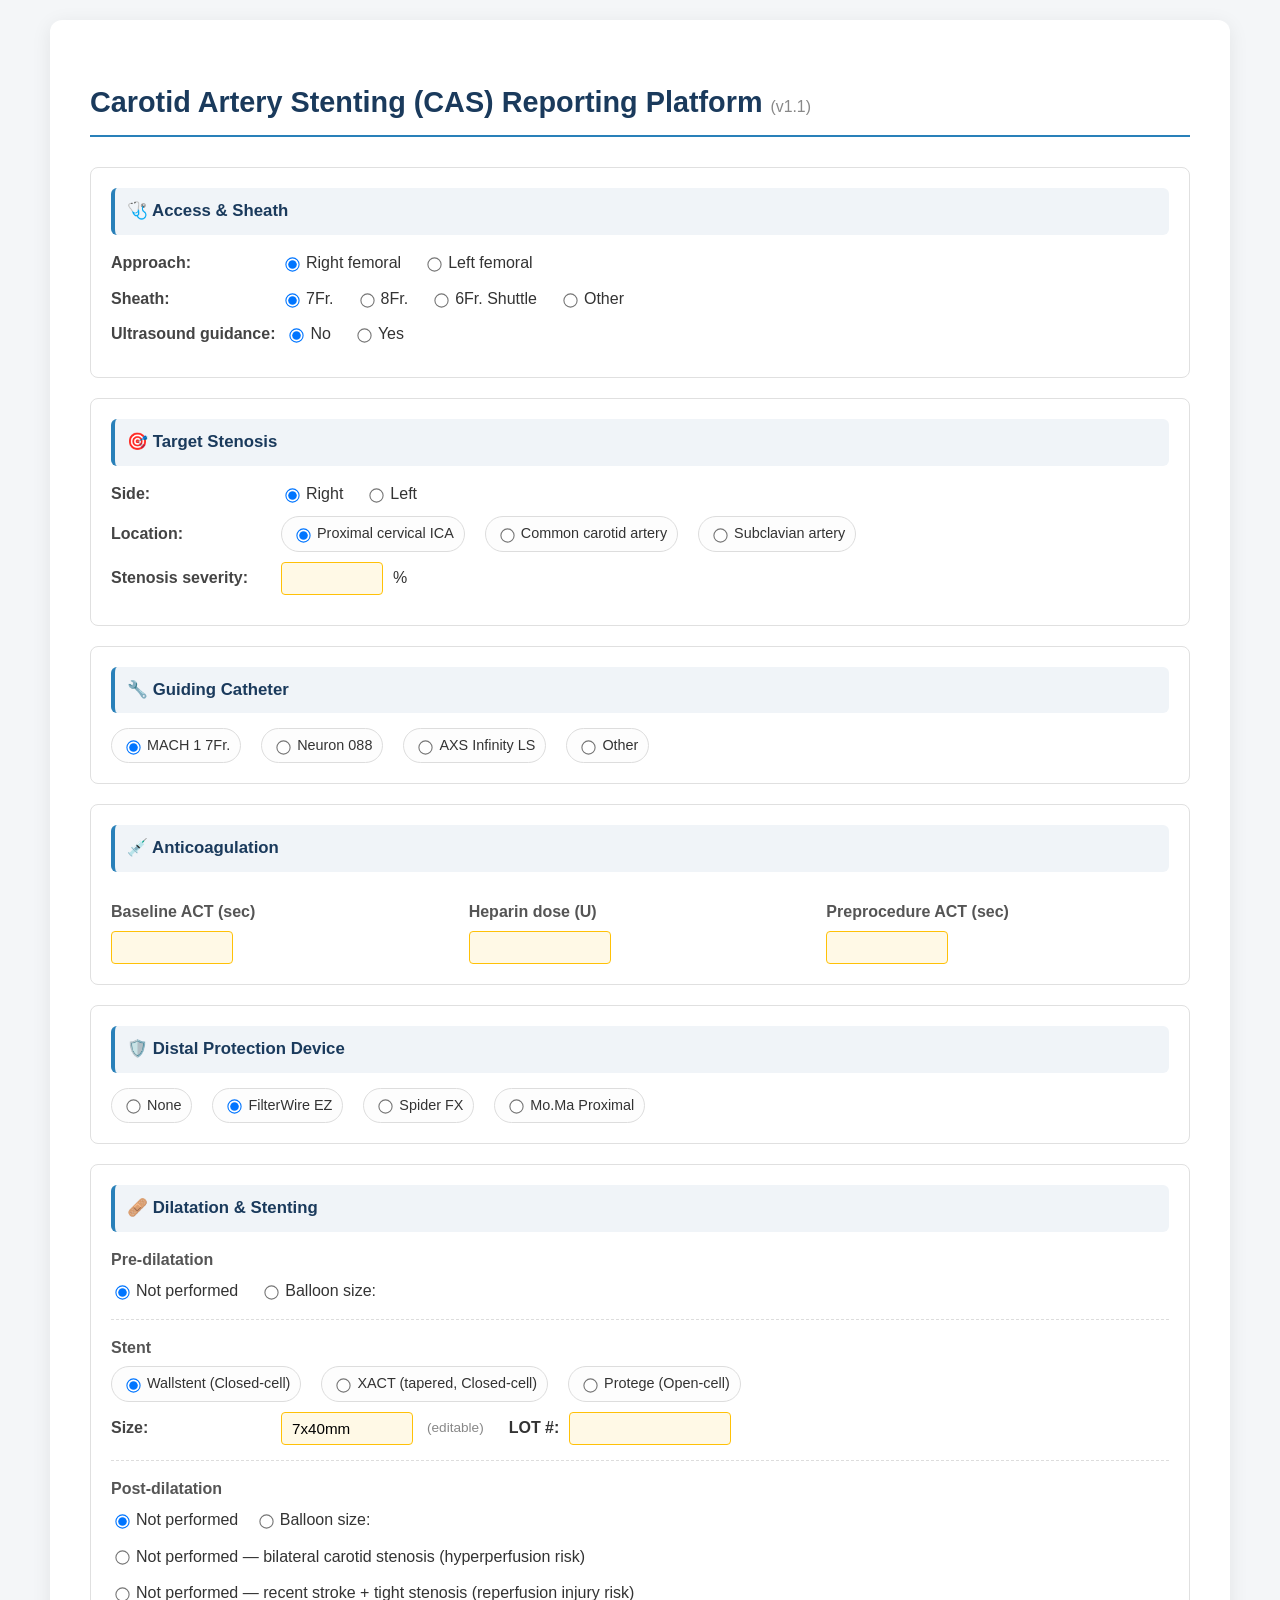
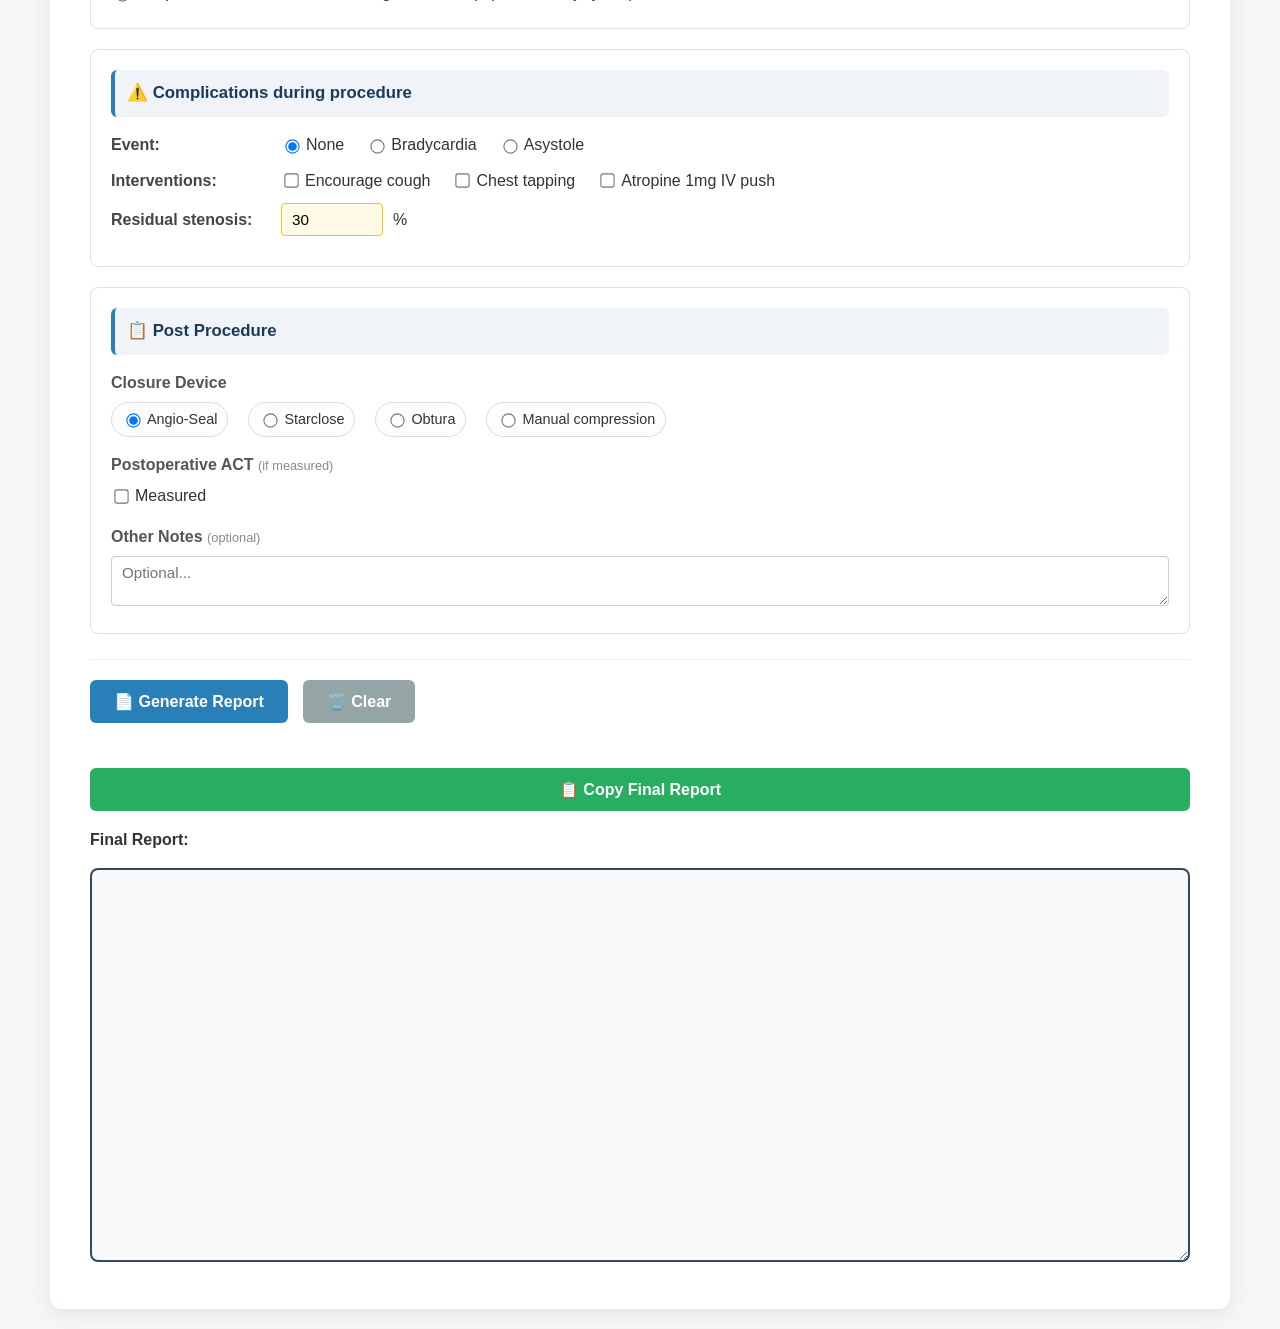
==== commit 3a09f2ce: "Update CAS.html" ====
--- a/CAS.html
+++ b/CAS.html
@@ -1,66 +1,3 @@
-
-
-有一些特殊狀況我們不會作post dilatation並按照情況加敘述 幫我先修一下文法 並且看看可以如何寫進這個模版
-Because of bilateral carotid stenosis, full post-dilatation was not performed considering the risk of hyperperfusion. Suggest follow up angiography in one to three months to decide whether post-dilatation was required then.
-
-Due to recent history of stroke and tight stenosis before stenting, post-dilatation was not performed considering the risk of reperfusion injury. Suggest follow up angiography in one to three months to decide whether post-dilatation was required then.
-
-然後有時候做完之後如果病人不使用angioseal 那我們會測一下postoperative ACT 若大於200s, 會打protamine to reverse ACT, 麻煩幫我也加入這個選項
-完成。改動整理：
-
-Post-dilatation 新增兩個選項：
-
-Not performed — bilateral carotid stenosis (hyperperfusion risk) → 輸出：
-
-Post-dilatation: Not performed.
-Due to bilateral carotid stenosis, full post-dilatation was withheld considering the risk of hyperperfusion syndrome. Follow-up angiography in one to three months is suggested to determine whether post-dilatation would be required.
-Not performed — recent stroke + tight stenosis (reperfusion injury risk) → 輸出類似句子
-
-Postoperative ACT（勾選後展開）：
-
-ACT 值 + Protamine checkbox
-若打 protamine → Postoperative ACT was XXX sec (>200 sec). Protamine was administered to reverse anticoagulation.
-若不打 → Postoperative ACT was XXX sec.
-這行出現在 hemostasis 之後、Other notes 之前
-1
-CAS.html
-residual stenosis 預設幫我寫30%
-然後.. 如果有勾選那兩個bilateral ica stenois或是recent stroke 幫我後面那句的satisfactory改成partial stenting effect
-
-然後沒有作post PTA出現的這幾句如果有勾選 幫我出現在IMP後面 原本的改成1. Sussecsful partial angioplasty and stenting 並增加序號2. 寫上勾的敘述
-
-若沒有止血器 量測ACT 打protamine那段如果有出現 幫我寫在傷口止血之前 因為是要在止血前評估的
-全部完成。重點整理：
-
-Residual stenosis → 預設 30%
-
-Bilateral / Recent stroke 選項 → 文內自動替換：
-
-Satisfactory stenting effect → Partial stenting effect
-IMP 格式 選一般：
-
-IMP: Successful angioplasty and stenting of right internal carotid stenosis with a 7x40mm Closed-cell carotid Wallstent.
-選 bilateral or stroke：
-
-IMP:
-1. Successful partial angioplasty and stenting of right internal carotid stenosis with a 7x40mm Closed-cell carotid Wallstent.
-2. Due to bilateral carotid stenosis, full post-dilatation was withheld...
-ACT/Protamine → 移到 hemostasis 之前（先評估再止血的邏輯）
-
-1
-CAS.html
-
-
-
-
-
-
-
-
-CAS.html
-
-
-
 <!DOCTYPE html>
 <html lang="zh-TW">
 <head>
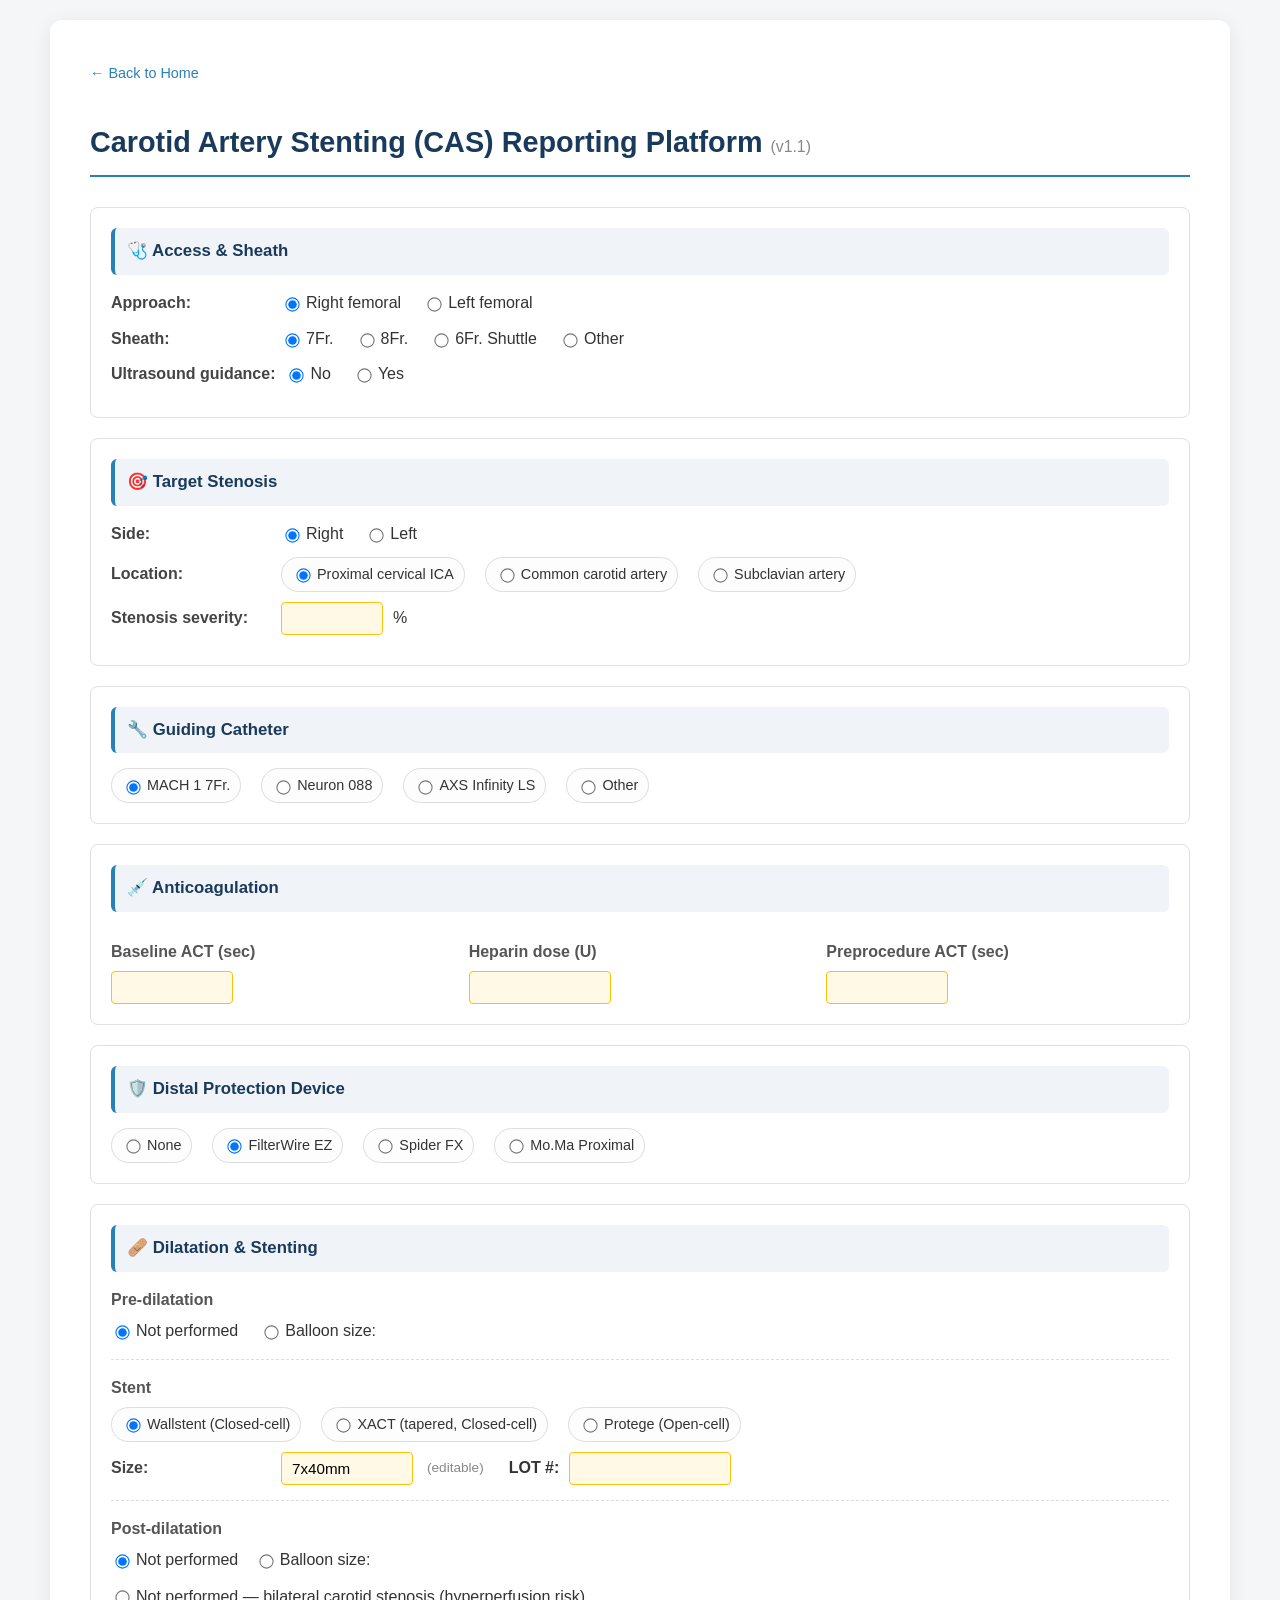
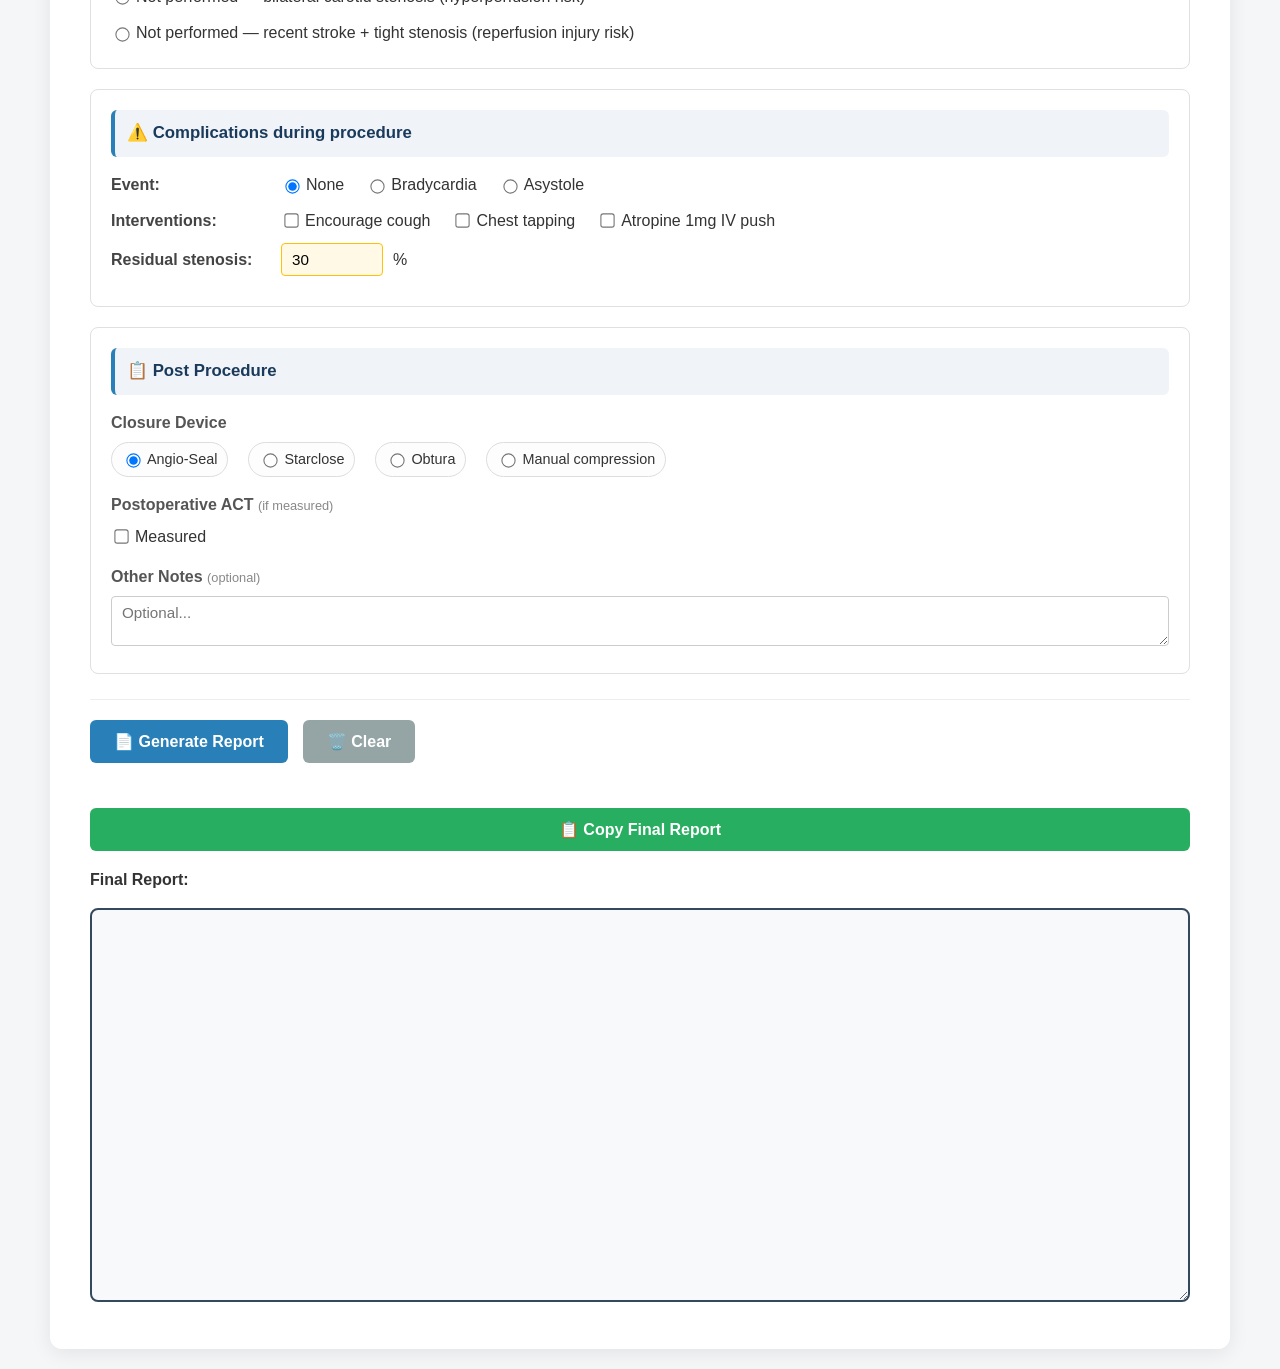
==== commit 76bb4c0a: "Update CAS.html" ====
--- a/CAS.html
+++ b/CAS.html
@@ -166,6 +166,7 @@
 </head>
 <body>
 <div class="container">
+    <a href="index.html" style="display:inline-flex; align-items:center; gap:6px; color:#2980b9; text-decoration:none; font-size:0.9rem; margin-bottom:15px;">← Back to Home</a>
     <h1>Carotid Artery Stenting (CAS) Reporting Platform
         <span style="font-size:0.55em; color:#888; font-weight:normal;">(v1.1)</span>
     </h1>
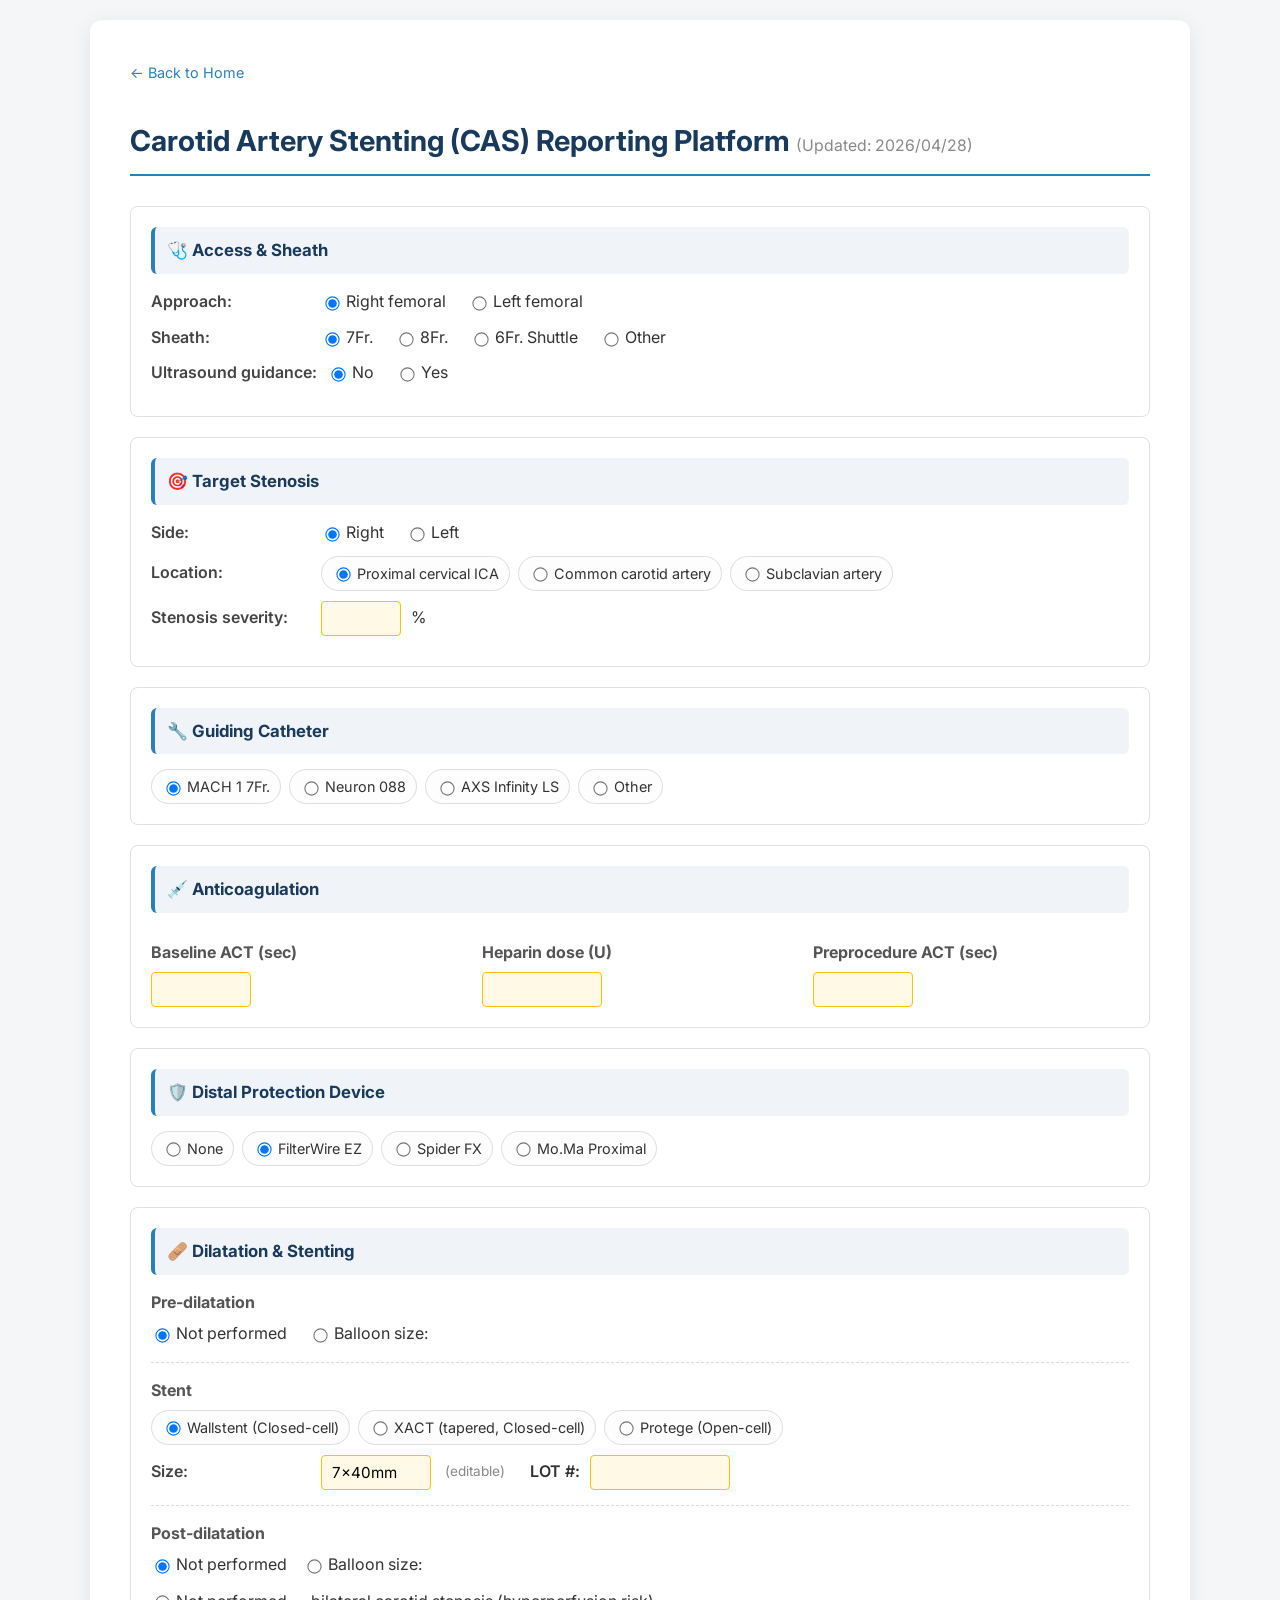
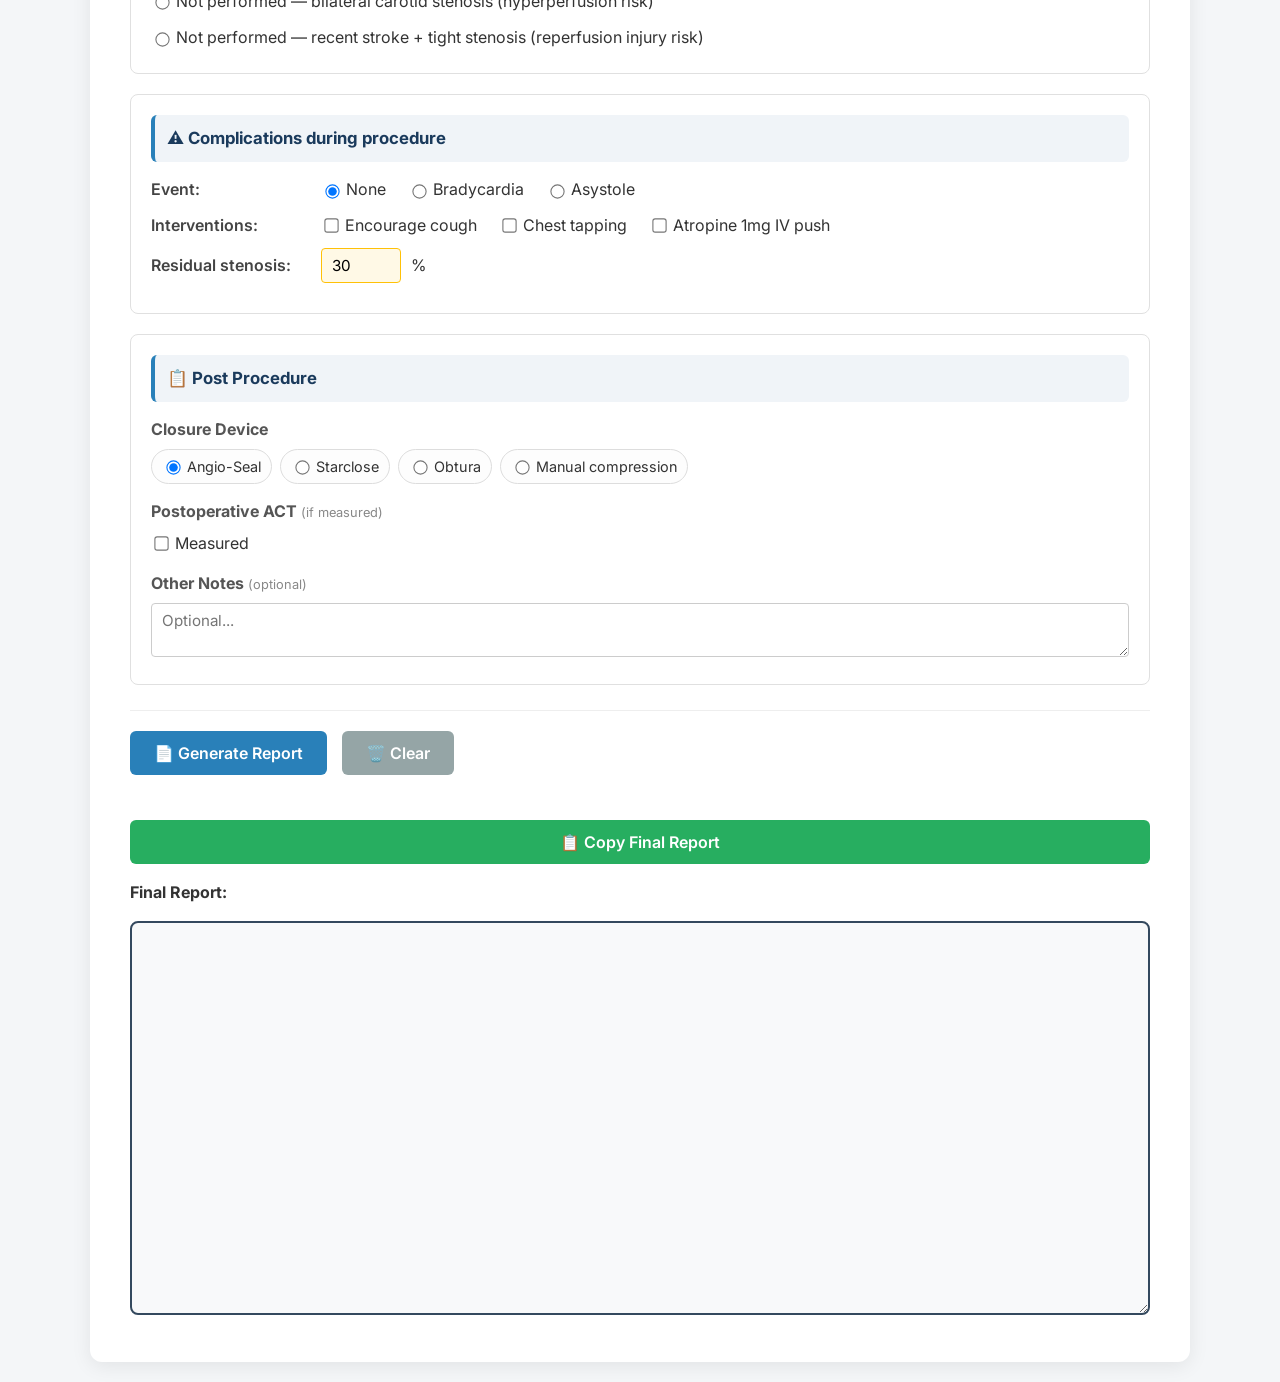
==== commit 01b9919e: "Add files via upload" ====
--- a/CAS.html
+++ b/CAS.html
@@ -4,26 +4,10 @@
     <meta charset="UTF-8">
     <meta name="viewport" content="width=device-width, initial-scale=1.0">
     <title>Carotid Artery Stenting Report</title>
+    <link rel="stylesheet" href="shared.css">
     <style>
-        :root {
-            --primary-color: #1a3a5c;
-            --accent-color: #2980b9;
-            --bg-color: #f4f6f8;
-            --card-bg: #ffffff;
-            --border-color: #e0e0e0;
-            --text-main: #333;
-            --text-sub: #666;
-            --highlight: #fff9e6;
-            --highlight-border: #ffc107;
-        }
-        body {
-            font-family: "Segoe UI", "Microsoft JhengHei", sans-serif;
-            background-color: var(--bg-color);
-            color: var(--text-main);
-            margin: 0;
-            padding: 20px;
-            line-height: 1.6;
-        }
+        body { padding: 20px; }
+
         .container {
             max-width: 1100px;
             margin: 0 auto;
@@ -32,6 +16,7 @@
             border-radius: 12px;
             box-shadow: 0 4px 20px rgba(0,0,0,0.08);
         }
+
         h1 {
             color: var(--primary-color);
             border-bottom: 2px solid var(--accent-color);
@@ -39,146 +24,36 @@
             margin-bottom: 30px;
             font-size: 1.8rem;
         }
-        .section-card {
-            background: #fff;
-            border: 1px solid var(--border-color);
-            border-radius: 8px;
-            padding: 20px;
-            margin-bottom: 20px;
-        }
-        .section-title {
-            font-size: 1.05rem;
-            font-weight: bold;
-            color: var(--primary-color);
-            margin-bottom: 15px;
-            display: flex;
-            align-items: center;
-            background: #f0f4f8;
-            padding: 10px 12px;
-            border-radius: 6px;
-            border-left: 4px solid var(--accent-color);
-        }
-        label {
-            cursor: pointer;
-            margin-right: 12px;
-            display: inline-flex;
-            align-items: center;
-            gap: 4px;
-        }
-        input[type="checkbox"], input[type="radio"] {
-            transform: scale(1.1);
-        }
-        input[type="text"], input[type="number"], select, textarea {
-            padding: 7px 10px;
-            border: 1px solid #ccc;
-            border-radius: 4px;
-            font-family: inherit;
-            font-size: 0.95rem;
-        }
-        input[type="text"]:focus, input[type="number"]:focus,
-        select:focus, textarea:focus {
-            outline: none;
-            border-color: var(--accent-color);
-            box-shadow: 0 0 0 2px rgba(41, 128, 185, 0.2);
-        }
-        /* 黃色高亮欄位 */
-        .hl {
-            background: var(--highlight);
-            border: 1px solid var(--highlight-border) !important;
-        }
-        .grid-3 { display: grid; grid-template-columns: repeat(3, 1fr); gap: 15px; }
-        .field-row {
-            display: flex;
-            align-items: center;
-            gap: 10px;
-            margin-bottom: 10px;
-            flex-wrap: wrap;
-        }
-        .field-label {
-            font-weight: 600;
-            color: #444;
-            min-width: 160px;
-        }
-        .device-group {
-            display: flex;
-            flex-wrap: wrap;
-            gap: 8px;
-        }
-        .device-group label {
-            background: #fdfdfd;
-            padding: 5px 10px;
-            border: 1px solid #ddd;
-            border-radius: 20px;
-            font-size: 0.9rem;
-            transition: all 0.2s;
-        }
-        .device-group label:hover {
-            background: #e8f4fd;
-            border-color: #90caf9;
-        }
-        .sub-label {
-            font-weight: bold;
-            color: #555;
-            margin: 12px 0 6px;
-            display: block;
-        }
-        .btn-group {
-            display: flex;
-            gap: 15px;
-            margin-top: 25px;
-            padding-top: 20px;
-            border-top: 1px solid #eee;
-        }
-        button {
-            padding: 12px 24px;
-            border: none;
-            border-radius: 6px;
-            font-size: 1rem;
-            font-weight: 600;
-            cursor: pointer;
-            transition: opacity 0.2s;
-        }
-        .btn-primary   { background-color: var(--accent-color); color: white; }
-        .btn-secondary { background-color: #95a5a6; color: white; }
-        .btn-success   { background-color: #27ae60; color: white; width: 100%; margin-top: 15px; }
-        button:hover   { opacity: 0.85; }
-        #Final_Report {
-            width: 100%;
-            padding: 15px;
-            border: 2px solid #34495e;
-            border-radius: 8px;
-            background: #f8f9fa;
-            font-family: monospace;
-            font-size: 0.95rem;
-            color: #2c3e50;
-            box-sizing: border-box;
-            margin-top: 10px;
-            resize: vertical;
-        }
-        hr.dashed { border: 0; border-top: 1px dashed #ddd; margin: 15px 0; }
+
         .size-label { font-size: 0.85rem; color: #888; margin-left: 4px; }
-        /* hidden by default */
-        .custom-sheath-row { display: none; margin-top: 8px; }
+
+        .custom-sheath-row  { display: none; margin-top: 8px; }
         .custom-guiding-row { display: none; margin-top: 8px; }
-        .spider-options { display: none; margin-top: 10px; padding: 10px 14px; background: #f8f9ff; border: 1px solid #c5cae9; border-radius: 6px; }
-        .manual-pad-row { display: none; margin-top: 8px; }
+        .spider-options     { display: none; margin-top: 10px; padding: 10px 14px; background: #f8f9ff; border: 1px solid #c5cae9; border-radius: 6px; }
+        .manual-pad-row     { display: none; margin-top: 8px; }
     </style>
+
 </head>
 <body>
+
 <div class="container">
-    <a href="index.html" style="display:inline-flex; align-items:center; gap:6px; color:#2980b9; text-decoration:none; font-size:0.9rem; margin-bottom:15px;">← Back to Home</a>
+    <a href="index.html" class="back-link">← Back to Home</a>
     <h1>Carotid Artery Stenting (CAS) Reporting Platform
-        <span style="font-size:0.55em; color:#888; font-weight:normal;">(v1.1)</span>
+        <span style="font-size:0.55em; color:#888; font-weight:normal;">(Updated: 2026/04/28)</span>
     </h1>
+
     <form name="form">
+
         <!-- ① Access -->
         <div class="section-card">
             <div class="section-title">🩺 Access & Sheath</div>
+
             <div class="field-row">
                 <span class="field-label">Approach:</span>
                 <label><input name="Approach" type="radio" value="right" checked> Right femoral</label>
                 <label><input name="Approach" type="radio" value="left"> Left femoral</label>
             </div>
+
             <div class="field-row">
                 <span class="field-label">Sheath:</span>
                 <label><input name="SheathOpt" type="radio" value="7Fr. 25cm peripheral sheath" checked onchange="onSheathChange(this)"> 7Fr.</label>
@@ -189,20 +64,24 @@
             <div class="custom-sheath-row" id="customSheathRow">
                 <input name="SheathCustom" type="text" class="hl" style="width:300px;" placeholder="e.g. 8Fr. Fortress 45cm">
             </div>
+
             <div class="field-row" style="margin-top:8px;">
                 <span class="field-label">Ultrasound guidance:</span>
                 <label><input name="Ultrasound" type="radio" value="" checked> No</label>
                 <label><input name="Ultrasound" type="radio" value=" under ultrasound guidance"> Yes</label>
             </div>
         </div>
+
         <!-- ② Target Stenosis -->
         <div class="section-card">
             <div class="section-title">🎯 Target Stenosis</div>
+
             <div class="field-row">
                 <span class="field-label">Side:</span>
                 <label><input name="Side" type="radio" value="right" checked> Right</label>
                 <label><input name="Side" type="radio" value="left"> Left</label>
             </div>
+
             <div class="field-row">
                 <span class="field-label">Location:</span>
                 <div class="device-group">
@@ -211,12 +90,14 @@
                     <label><input name="Location" type="radio" value="subclavian artery"> Subclavian artery</label>
                 </div>
             </div>
+
             <div class="field-row">
                 <span class="field-label">Stenosis severity:</span>
                 <input name="Stenosis" type="number" min="0" max="100" style="width:80px;" class="hl">
                 <span>%</span>
             </div>
         </div>
+
         <!-- ③ Guiding Catheter -->
         <div class="section-card" id="guidingSection">
             <div class="section-title">🔧 Guiding Catheter</div>
@@ -229,7 +110,9 @@
             <div class="custom-guiding-row" id="customGuidingRow">
                 <input name="GuidingCustom" type="text" class="hl" style="width:280px;">
             </div>
-        </div>
+
+        </div>
+
         <!-- ④ ACT & Heparin -->
         <div class="section-card">
             <div class="section-title">💉 Anticoagulation</div>
@@ -248,6 +131,7 @@
                 </div>
             </div>
         </div>
+
         <!-- ⑤ Distal Protection Device -->
         <div class="section-card">
             <div class="section-title">🛡️ Distal Protection Device</div>
@@ -269,16 +153,20 @@
                 <label><input name="SpiderWire" type="radio" value="CHOICE PT Floppy"> CHOICE PT Floppy</label>
             </div>
         </div>
+
         <!-- ⑥ Dilatation & Stenting -->
         <div class="section-card">
             <div class="section-title">🩹 Dilatation & Stenting</div>
+
             <span class="sub-label">Pre-dilatation</span>
             <div class="field-row">
                 <label><input name="PreDilatOpt" type="radio" value="__none__" checked onchange="toggleDilatSize('pre', false)"> Not performed</label>
                 <label><input name="PreDilatOpt" type="radio" value="__custom__" onchange="toggleDilatSize('pre', true)"> Balloon size:</label>
                 <input name="PreDilatSize" type="text" class="hl" id="preDilatSize" style="width:110px; display:none;" value="4.0x20mm">
             </div>
+
             <hr class="dashed">
+
             <span class="sub-label">Stent</span>
             <div class="device-group">
                 <label><input name="StentType" type="radio" value="Closed-cell carotid Wallstent" checked onchange="setStentSize('7x40mm')"> Wallstent (Closed-cell)</label>
@@ -292,7 +180,9 @@
                 <span style="margin-left:15px; font-weight:600;">LOT #:</span>
                 <input name="LOT" type="text" class="hl" style="width:140px;">
             </div>
+
             <hr class="dashed">
+
             <span class="sub-label">Post-dilatation</span>
             <div style="display:flex; flex-direction:column; gap:8px;">
                 <div>
@@ -312,30 +202,36 @@
                 </div>
             </div>
         </div>
+
         <!-- ⑦ Complications -->
         <div class="section-card">
             <div class="section-title">⚠️ Complications during procedure</div>
+
             <div class="field-row">
                 <span class="field-label">Event:</span>
                 <label><input name="Event" type="radio" value="__none__" checked> None</label>
                 <label><input name="Event" type="radio" value="Bradycardia"> Bradycardia</label>
                 <label><input name="Event" type="radio" value="Asystole"> Asystole</label>
             </div>
+
             <div class="field-row" style="margin-top:6px;">
                 <span class="field-label">Interventions:</span>
                 <label><input name="Intervention" type="checkbox" value="Encourage cough"> Encourage cough</label>
                 <label><input name="Intervention" type="checkbox" value="Chest tapping"> Chest tapping</label>
                 <label><input name="Intervention" type="checkbox" value="Atropine 1mg IV push"> Atropine 1mg IV push</label>
             </div>
+
             <div class="field-row" style="margin-top:10px;">
                 <span class="field-label">Residual stenosis:</span>
                 <input name="Residual" type="number" min="0" max="100" class="hl" style="width:80px;" value="30">
                 <span>%</span>
             </div>
         </div>
+
         <!-- ⑧ Post Procedure -->
         <div class="section-card">
             <div class="section-title">📋 Post Procedure</div>
+
             <span class="sub-label">Closure Device</span>
             <div class="device-group">
                 <label><input name="Closure" type="radio" value="__angioseal__" checked onchange="toggleManualPad(false)"> Angio-Seal</label>
@@ -347,6 +243,7 @@
                 <label><input name="ManualPad" type="radio" value="__none__" checked> Manual compression only</label>
                 <label><input name="ManualPad" type="radio" value="__pad__"> + Hemostatic pad</label>
             </div>
+
             <span class="sub-label" style="margin-top:15px;">Postoperative ACT <span style="font-size:0.8rem; color:#888; font-weight:normal;">(if measured)</span></span>
             <div class="field-row">
                 <label><input name="PostACTDone" type="checkbox" id="postACTDone" onchange="togglePostACT(this.checked)"> Measured</label>
@@ -356,20 +253,25 @@
                     <label style="margin-left:10px;"><input name="Protamine" type="checkbox" value="1"> → Protamine administered</label>
                 </span>
             </div>
+
             <span class="sub-label" style="margin-top:15px;">Other Notes <span style="font-size:0.8rem; color:#888; font-weight:normal;">(optional)</span></span>
             <textarea name="PostNotes" rows="2" style="width:100%; box-sizing:border-box;" placeholder="Optional..."></textarea>
         </div>
+
         <div class="btn-group">
             <button type="button" class="btn-primary" onclick="generateReport()">📄 Generate Report</button>
             <button type="button" class="btn-secondary" onclick="window.location.reload()">🗑️ Clear</button>
         </div>
+
     </form>
+
     <div style="margin-top: 30px;">
         <button class="btn-success" onclick="copyReport()">📋 Copy Final Report</button>
         <p style="font-weight:bold; margin-bottom:5px;">Final Report:</p>
         <textarea rows="20" id="Final_Report"></textarea>
     </div>
 </div>
+
 <script>
     // --- Toggle helpers ---
     function onSheathChange(radio) {
@@ -379,27 +281,35 @@
         // Hide guiding catheter section when Shuttle is used
         document.getElementById('guidingSection').style.display   = isShuttle ? 'none'  : 'block';
     }
+
     function toggleCustomGuiding(show) {
         document.getElementById('customGuidingRow').style.display = show ? 'block' : 'none';
     }
+
     function toggleDilatSize(which, show) {
         document.getElementById(which + 'DilatSize').style.display = show ? 'inline-block' : 'none';
     }
+
     function setStentSize(size) {
         document.form.StentSize.value = size;
     }
+
     function toggleSpiderOptions(show) {
         document.getElementById('spiderOptions').style.display = show ? 'block' : 'none';
     }
+
     function toggleManualPad(show) {
         document.getElementById('manualPadRow').style.display = show ? 'block' : 'none';
     }
+
     function togglePostACT(show) {
         document.getElementById('postACTFields').style.display = show ? 'flex' : 'none';
     }
+
     // --- Report generation ---
     function generateReport() {
         const f = document.form;
+
         // Sheath
         const sheathOpt   = f.SheathOpt.value;
         const isShuttle   = sheathOpt === '__shuttle__';
@@ -407,22 +317,27 @@
             ? (f.SheathCustom.value.trim() || '[sheath]')
             : isShuttle ? '6Fr. Shuttle long sheath'
             : sheathOpt;
+
         // Approach & ultrasound
         const approach   = f.Approach.value;
         const ultrasound = f.Ultrasound.value;
+
         // Target
         const side     = f.Side.value;
         const location = f.Location.value;
         const stenosis = f.Stenosis.value;
+
         // Guiding (skip if Shuttle)
         const guidingOpt = f.GuidingOpt.value;
         const guiding = guidingOpt === '__custom__'
             ? (f.GuidingCustom.value.trim() || '[guiding catheter]')
             : guidingOpt;
+
         // ACT & Heparin
         const baseACT = f.BaseACT.value;
         const heparin = f.Heparin.value;
         const preACT  = f.PreACT.value;
+
         // Protection sentence
         const protOpt = f.Protection.value;
         let protectionLine = '';
@@ -435,16 +350,19 @@
         } else if (protOpt === '__moma__') {
             protectionLine = '- Mo.Ma ultra Proximal cerebral protection device was used.';
         }
+
         // Pre-dilatation
         const preDilatOpt = f.PreDilatOpt.value;
         const preDilat = preDilatOpt === '__none__'
             ? 'Not performed'
             : ('A ' + (f.PreDilatSize.value.trim() || '?') + ' balloon');
+
         // Stent
         const stentType = f.StentType.value;
         const stentSize = f.StentSize.value.trim();
         const lot       = f.LOT.value.trim();
         const stentDesc = `${stentSize} ${stentType}`;
+
         // Post-dilatation
         const postDilatOpt = f.PostDilatOpt.value;
         let postDilat = '';
@@ -460,10 +378,12 @@
         } else {
             postDilat = 'Not performed';
         }
+
         // Complications
         const event = f.Event.value;
         let interventions = [];
         f.Intervention.forEach(cb => { if (cb.checked) interventions.push(cb.value); });
+
         let complicationLine = '';
         if (event !== '__none__') {
             const ivList = interventions.length > 0 ? interventions.join(' / ') : null;
@@ -473,7 +393,9 @@
                 complicationLine = `- ${event} was noted during PTA.`;
             }
         }
+
         const residual = f.Residual.value;
+
         // Closure
         const closureOpt = f.Closure.value;
         let closureText = '';
@@ -489,7 +411,9 @@
                 ? 'manual compression with hemostatic pad'
                 : 'manual compression';
         }
+
         const postNotes = f.PostNotes.value.trim();
+
         // --- Assemble ---
         let lines = [];
         lines.push('Percutaneous transluminal angioplasty and stenting for carotid stenosis:');
@@ -503,17 +427,23 @@
         lines.push(`- Baseline ACT was ${baseACT} sec.`);
         lines.push(`- Heparin ${heparin}U was given before stenting procedure.`);
         lines.push(`- Preprocedure ACT was ${preACT} sec.`);
+
         if (protectionLine) lines.push(protectionLine);
+
         lines.push(`- Pre-dilatation: ${preDilat}.`);
         lines.push(`- Stenting was performed from proximal ICA to distal CCA with a ${stentDesc}.${lot ? ' ( LOT ' + lot + ')' : ''}`);
         lines.push(`- Post-dilatation: ${postDilat}.`);
         if (postDilatExtra) lines.push(postDilatExtra);
+
         if (complicationLine) lines.push(complicationLine);
+
         const isPartial = (postDilatOpt === '__bilateral__' || postDilatOpt === '__stroke__');
         const effectWord = isPartial ? 'Partial' : 'Satisfactory';
+
         lines.push(`- ${effectWord} stenting effect was noted with a ${residual}% residual stenosis.`);
         lines.push('- No immediate complication and new neurologic deficit were noted.');
         lines.push('');
+
         // Postoperative ACT (before hemostasis)
         const postACTDone = f.PostACTDone.checked;
         if (postACTDone) {
@@ -525,12 +455,16 @@
                 lines.push(`- Postoperative ACT was ${postACT} sec.`);
             }
         }
+
         lines.push(`- Hemostasis was achieved by ${closureText}.`);
+
         if (postNotes) {
             lines.push('Other notes:');
             lines.push(`- ${postNotes}`);
         }
+
         lines.push('');
+
         // IMP
         if (isPartial) {
             // Strip the leading "- " from postDilatExtra for bullet use
@@ -541,8 +475,10 @@
         } else {
             lines.push(`IMP: Successful angioplasty and stenting of ${side} internal carotid stenosis with a ${stentDesc}.`);
         }
+
         document.getElementById('Final_Report').value = lines.join('\n');
     }
+
     function copyReport() {
         const el = document.getElementById('Final_Report');
         el.select();
@@ -550,5 +486,6 @@
         navigator.clipboard.writeText(el.value);
     }
 </script>
+
 </body>
 </html>
--- a/shared.css
+++ b/shared.css
@@ -0,0 +1,213 @@
+/* ============================================
+   shared.css - Radiology Report Hub
+   共用樣式表，所有頁面引用
+   ============================================ */
+
+@import url('https://fonts.googleapis.com/css2?family=Inter:wght@400;600;700;800&display=swap');
+
+/* ── 設計 Token ── */
+:root {
+    --primary-color: #1a3a5c;
+    --accent-color:  #2980b9;
+    --bg-color:      #f4f6f8;
+    --card-bg:       #ffffff;
+    --border-color:  #e0e0e0;
+    --text-main:     #333;
+    --text-sub:      #666;
+    --highlight:     #fff9e6;
+    --highlight-border: #ffc107;
+}
+
+/* ── Reset & Base ── */
+* { box-sizing: border-box; }
+
+body {
+    font-family: 'Inter', "Microsoft JhengHei", "Segoe UI", sans-serif;
+    background-color: var(--bg-color);
+    color: var(--text-main);
+    margin: 0;
+    padding: 20px;
+    line-height: 1.6;
+}
+
+/* ── Back to Home Link ── */
+.back-link {
+    display: inline-flex;
+    align-items: center;
+    gap: 6px;
+    color: var(--accent-color);
+    text-decoration: none;
+    font-size: 0.9rem;
+    margin-bottom: 15px;
+}
+.back-link:hover { text-decoration: underline; }
+
+/* ── Section Card & Title ── */
+.section-card {
+    background: var(--card-bg);
+    border: 1px solid var(--border-color);
+    border-radius: 8px;
+    padding: 20px;
+    margin-bottom: 20px;
+}
+
+.section-title {
+    font-size: 1.05rem;
+    font-weight: bold;
+    color: var(--primary-color);
+    margin-bottom: 15px;
+    display: flex;
+    align-items: center;
+    background: #f0f4f8;
+    padding: 10px 12px;
+    border-radius: 6px;
+    border-left: 4px solid var(--accent-color);
+}
+
+/* ── Form Elements ── */
+label {
+    cursor: pointer;
+    margin-right: 12px;
+    display: inline-flex;
+    align-items: center;
+    gap: 4px;
+}
+
+input[type="checkbox"],
+input[type="radio"] {
+    transform: scale(1.1);
+}
+
+input[type="text"],
+input[type="number"],
+select,
+textarea {
+    padding: 7px 10px;
+    border: 1px solid #ccc;
+    border-radius: 4px;
+    font-family: inherit;
+    font-size: 0.95rem;
+}
+
+input[type="text"]:focus,
+input[type="number"]:focus,
+select:focus,
+textarea:focus {
+    outline: none;
+    border-color: var(--accent-color);
+    box-shadow: 0 0 0 2px rgba(41, 128, 185, 0.2);
+}
+
+/* Highlighted (required) fields */
+.hl {
+    background: var(--highlight);
+    border: 1px solid var(--highlight-border) !important;
+}
+
+/* ── Device / Option Pills ── */
+.device-group {
+    display: flex;
+    flex-wrap: wrap;
+    gap: 8px;
+}
+
+.device-group label {
+    background: #fdfdfd;
+    padding: 5px 10px;
+    border: 1px solid #ddd;
+    border-radius: 20px;
+    font-size: 0.9rem;
+    transition: all 0.2s;
+    margin-right: 0;
+}
+
+.device-group label:hover {
+    background: #e8f4fd;
+    border-color: #90caf9;
+}
+
+/* ── Layout Helpers ── */
+.field-row {
+    display: flex;
+    align-items: center;
+    gap: 10px;
+    margin-bottom: 10px;
+    flex-wrap: wrap;
+}
+
+.field-label {
+    font-weight: 600;
+    color: #444;
+    min-width: 160px;
+}
+
+.sub-label {
+    font-weight: bold;
+    color: #555;
+    margin: 12px 0 6px;
+    display: block;
+}
+
+.grid-2 { display: grid; grid-template-columns: 1fr 1fr; gap: 15px; }
+.grid-3 { display: grid; grid-template-columns: repeat(3, 1fr); gap: 15px; }
+.grid-4 { display: grid; grid-template-columns: repeat(4, 1fr); gap: 10px; }
+
+hr.dashed { border: 0; border-top: 1px dashed #ddd; margin: 15px 0; }
+
+/* ── Buttons ── */
+.btn-group {
+    display: flex;
+    gap: 15px;
+    margin-top: 25px;
+    padding-top: 20px;
+    border-top: 1px solid #eee;
+}
+
+button {
+    padding: 12px 24px;
+    border: none;
+    border-radius: 6px;
+    font-size: 1rem;
+    font-weight: 600;
+    cursor: pointer;
+    transition: opacity 0.2s;
+    font-family: inherit;
+}
+
+.btn-primary   { background-color: var(--accent-color); color: white; }
+.btn-secondary { background-color: #95a5a6; color: white; }
+.btn-success   { background-color: #27ae60; color: white; width: 100%; margin-top: 15px; }
+button:hover   { opacity: 0.85; }
+
+/* ── Final Report Textarea ── */
+#Final_Report {
+    width: 100%;
+    padding: 15px;
+    border: 2px solid #34495e;
+    border-radius: 8px;
+    background: #f8f9fa;
+    font-family: monospace;
+    font-size: 0.95rem;
+    color: #2c3e50;
+    box-sizing: border-box;
+    margin-top: 10px;
+    resize: vertical;
+}
+
+/* ── Report Page Container (CAS / EVT / DXA / Spine MRI) ── */
+.report-container {
+    max-width: 1100px;
+    margin: 0 auto;
+    background: var(--card-bg);
+    padding: 40px;
+    border-radius: 12px;
+    box-shadow: 0 4px 20px rgba(0, 0, 0, 0.08);
+}
+
+.report-container h1 {
+    color: var(--primary-color);
+    border-bottom: 2px solid var(--accent-color);
+    padding-bottom: 10px;
+    margin-bottom: 30px;
+    font-size: 1.8rem;
+}
